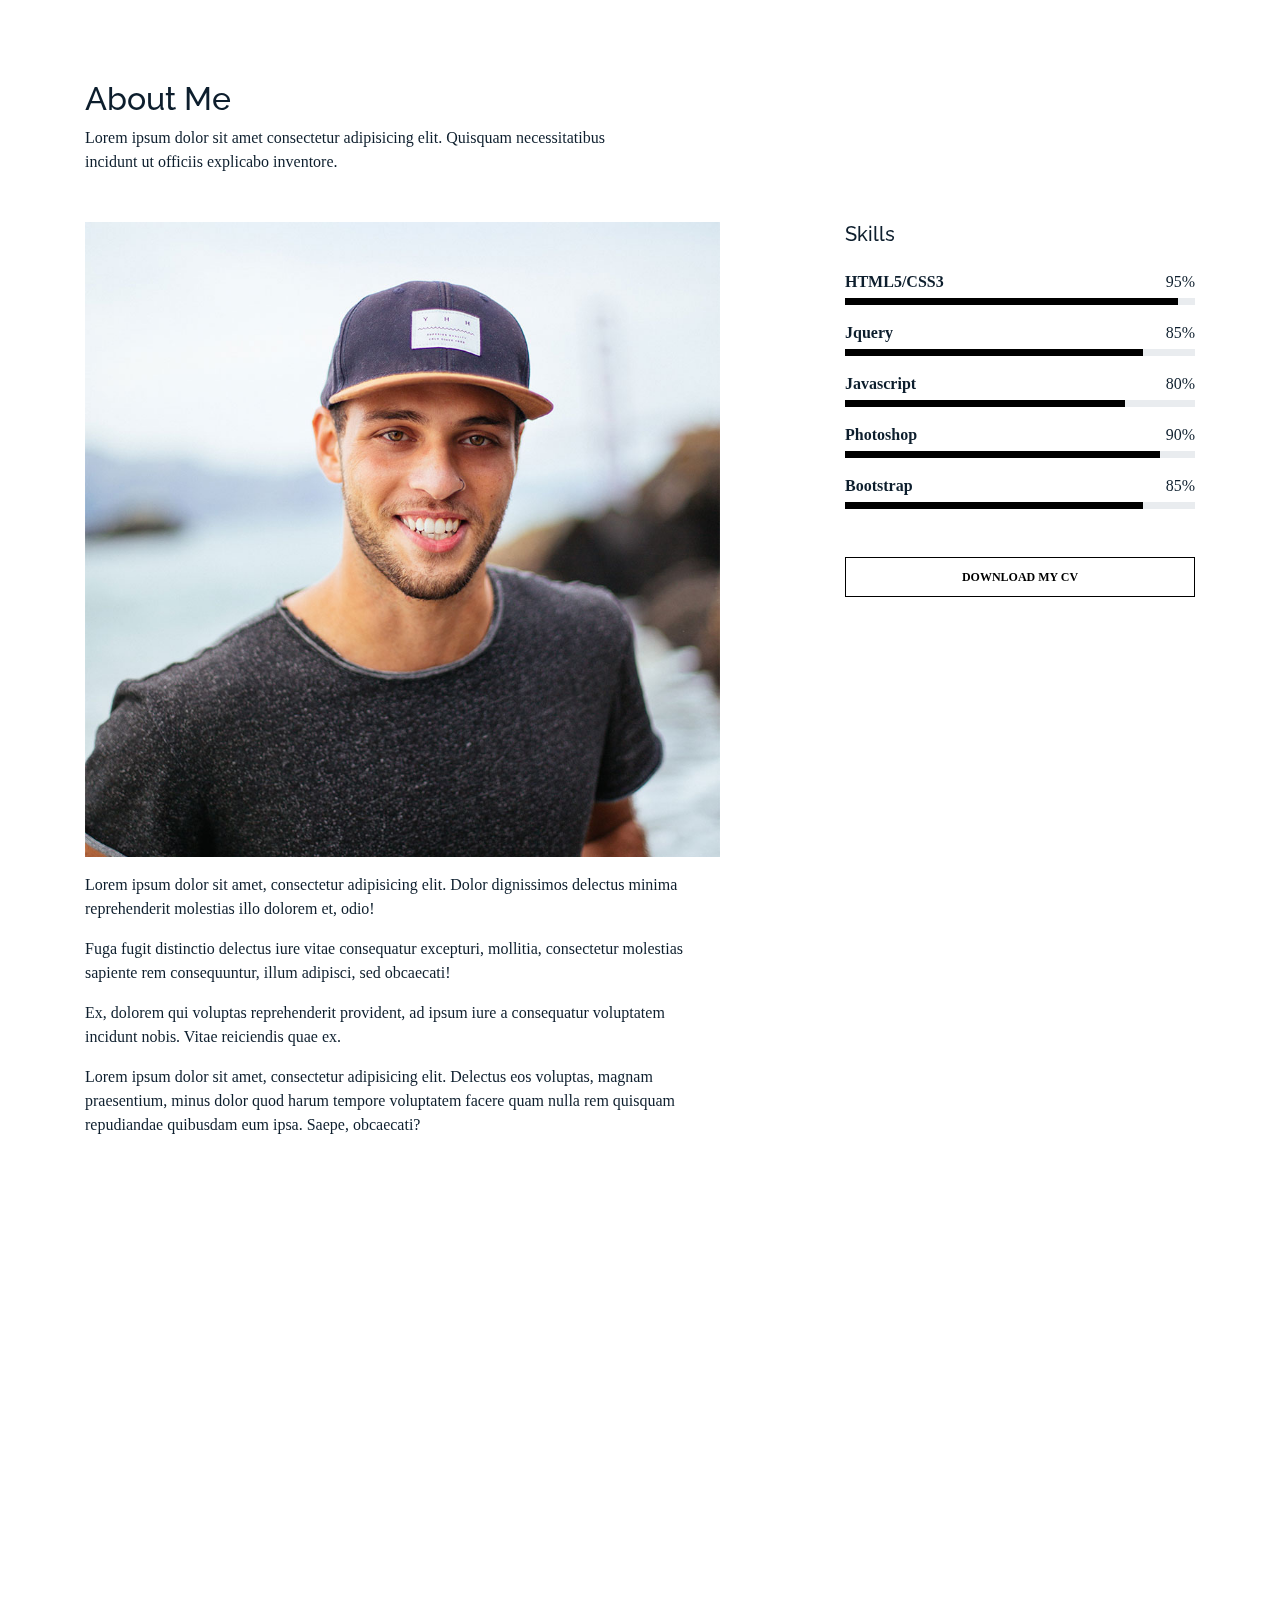
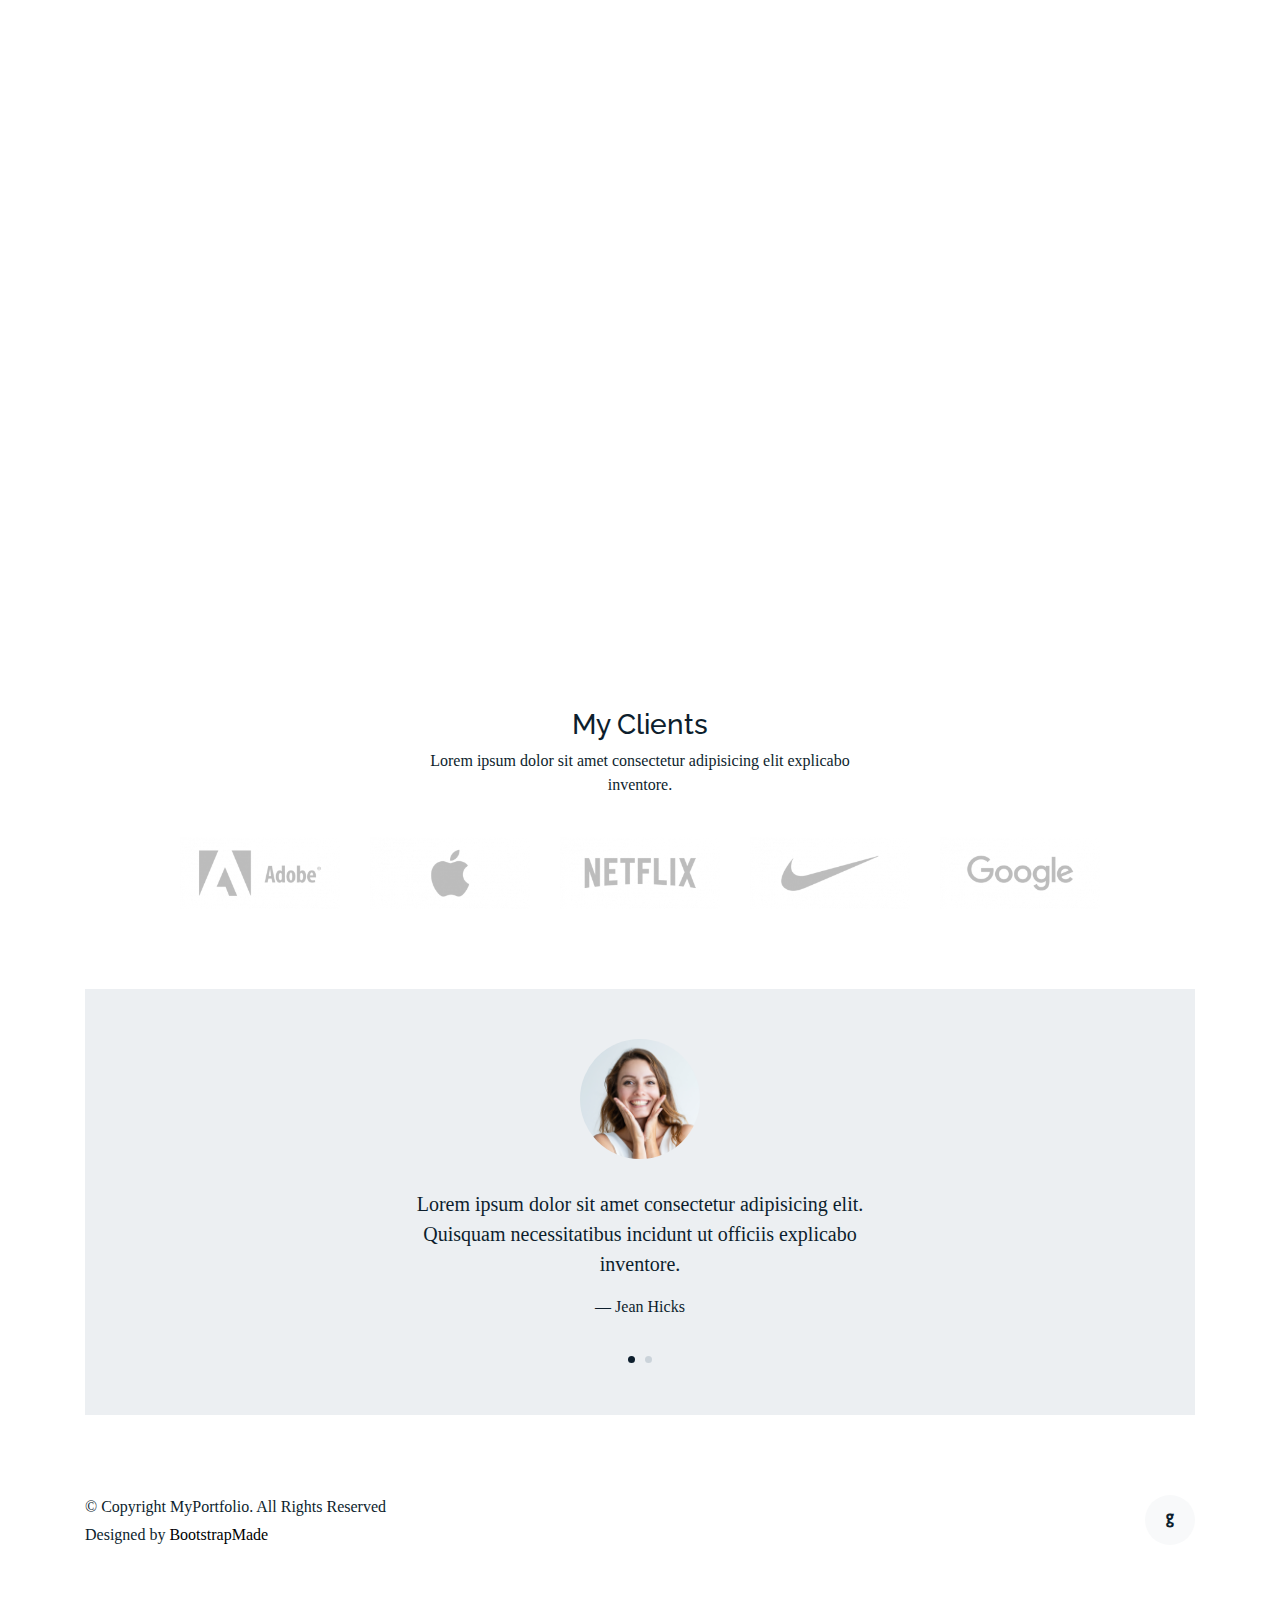
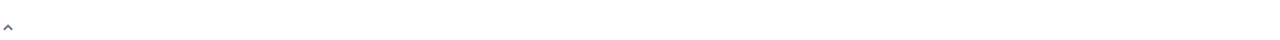
==== index.html @ d7338f4e "htmlmod" ====
<!DOCTYPE html>
<html lang="en">

<head>
  <meta charset="utf-8">
  <meta content="width=device-width, initial-scale=1.0" name="viewport">

  <title>Bootstrap</title>
  <meta content="" name="descriptison">
  <meta content="" name="keywords">

  <!-- Favicons -->
  <link href="../css/img/favicon.png" rel="icon">
  <link href="../css/img/apple-touch-icon.png" rel="apple-touch-icon">

  <!-- Google Fonts -->
  <link href="https://fonts.googleapis.com/css?family=https://fonts.googleapis.com/css?family=Inconsolata:400,500,600,700|Raleway:400,400i,500,500i,600,600i,700,700i" rel="stylesheet">

  <!-- Vendor CSS Files -->
  <link href="../css/assets/vendor/bootstrap/css/bootstrap.min.css" rel="stylesheet">
  <link href="../css/assets/vendor/icofont/icofont.min.css" rel="stylesheet">
  <link href="../css/assets/vendor/aos/aos.css" rel="stylesheet">
  <link href="../css/assets/vendor/line-awesome/css/line-awesome.min.css" rel="stylesheet">
  <link href="../css/assets/vendor/owl.carousel/assets/owl.carousel.min.css" rel="stylesheet">

  <!-- Template Main CSS File -->
  <link href="../css/style.css" rel="stylesheet">

</head>

<body>

  <!-- ======= Navbar ======= -->
  <!-- <div class="collapse navbar-collapse custom-navmenu" id="main-navbar">
    <div class="container py-2 py-md-5">
      <div class="row align-items-start">
        <div class="col-md-2">
          <ul class="custom-menu">
            <li><a href="index.html">HOME</a></li>
            <li><a href="work-single.html">WORKS</a></li>
          </ul>
        </div>
        <div class="col-md-5 d-none d-md-block mr-auto">
          <h3>Bootstrap</h3>
          <p>Lorem ipsum dolor sit amet consectetur adipisicing elit. Quisquam necessitatibus incidunt ut officiisexplicabo inventore.</p>
        </div>
        <div class="col-md-5 d-none d-md-block">
          <h3>Bootstrap</h3>
          <p>Lorem ipsum dolor sit amet consectetur adipisicing elit. Quisquam necessitatibus incidunt ut officiisexplicabo inventore. <br> <a href="#">gk5594@naver.com</a></p>
        </div>
      </div>
    </div>
  </div> -->

  <!-- <nav class="navbar navbar-light custom-navbar">
    <div class="container">
      <a class="navbar-brand" href="index.html">Bootstrap Portfolio.</a>

      <a href="#" class="burger" data-toggle="collapse" data-target="#main-navbar">
        <span></span>
      </a>

    </div>
  </nav> -->

  <main id="main">

    <section class="section pb-5">
      <div class="container">
        <div class="row mb-5 align-items-end">
          <div class="col-md-6" data-aos="fade-up">
            <h2>About Me</h2>
            <p class="mb-0">Lorem ipsum dolor sit amet consectetur adipisicing elit. Quisquam necessitatibus incidunt ut
              officiis explicabo inventore.</p>
          </div>

        </div>

        <div class="row">
          <div class="col-md-4 ml-auto order-2" data-aos="fade-up">
            <h3 class="h3 mb-4">Skills</h3>
            <ul class="list-unstyled">
              <li class="mb-3">
                <div class="d-flex mb-1">
                  <strong>HTML5/CSS3</strong>
                  <span class="ml-auto">95%</span>
                </div>
                <div class="progress custom-progress">
                  <div class="progress-bar" role="progressbar" style="width: 95%" aria-valuenow="95" aria-valuemin="0" aria-valuemax="100"></div>
                </div>
              </li>
              <li class="mb-3">
                <div class="d-flex mb-1">
                  <strong>Jquery</strong>
                  <span class="ml-auto">85%</span>
                </div>
                <div class="progress custom-progress">
                  <div class="progress-bar" role="progressbar" style="width: 85%" aria-valuenow="85" aria-valuemin="0" aria-valuemax="100"></div>
                </div>
              </li>
              <li class="mb-3">
                <div class="d-flex mb-1">
                  <strong>Javascript</strong>
                  <span class="ml-auto">80%</span>
                </div>
                <div class="progress custom-progress">
                  <div class="progress-bar" role="progressbar" style="width: 80%" aria-valuenow="80" aria-valuemin="0" aria-valuemax="100"></div>
                </div>
              </li>
              <li class="mb-3">
                <div class="d-flex mb-1">
                  <strong>Photoshop</strong>
                  <span class="ml-auto">90%</span>
                </div>
                <div class="progress custom-progress">
                  <div class="progress-bar" role="progressbar" style="width: 90%" aria-valuenow="90" aria-valuemin="0" aria-valuemax="100"></div>
                </div>
              </li>
              <li class="mb-5">
                <div class="d-flex mb-1">
                  <strong>Bootstrap</strong>
                  <span class="ml-auto">85%</span>
                </div>
                <div class="progress custom-progress">
                  <div class="progress-bar" role="progressbar" style="width: 85%" aria-valuenow="85" aria-valuemin="0" aria-valuemax="100"></div>
                </div>
              </li>
            </ul>
            <!-- ========== modal popup ========== -->
            <button type="button" class="readmore" data-toggle="modal" data-target="#myModal2">Download my CV</button>
            <!-- ========== //modal popup ========== -->
          </div>

          <div class="col-md-7 mb-5 mb-md-0" data-aos="fade-up">
            <p><img src="/img/person_1_sq.jpg" alt="Image" class="img-fluid"></p>
            <p>Lorem ipsum dolor sit amet, consectetur adipisicing elit. Dolor dignissimos delectus minima reprehenderit
              molestias illo dolorem et, odio!</p>
            <p>Fuga fugit distinctio delectus iure vitae consequatur excepturi, mollitia, consectetur molestias sapiente
              rem consequuntur, illum adipisci, sed obcaecati!</p>
            <p>Ex, dolorem qui voluptas reprehenderit provident, ad ipsum iure a consequatur voluptatem incidunt nobis.
              Vitae reiciendis quae ex.</p>
            <p>Lorem ipsum dolor sit amet, consectetur adipisicing elit. Delectus eos voluptas, magnam praesentium, minus dolor quod harum tempore voluptatem facere quam nulla rem quisquam repudiandae quibusdam eum ipsa. Saepe, obcaecati?</p>

          </div>
        </div>

      </div>
    </section>

    <!-- ======= Works Section ======= -->
    <section class="section site-portfolio">
      <div class="container">
        <div class="row mb-5 align-items-center">
          <div class="col-md-12 col-lg-6 mb-4 mb-lg-0" data-aos="fade-up">
            <h2>Hey, I'm Johan Stanworth</h2>
            <p class="mb-0">Freelance Creative &amp; Professional Graphics Designer</p>
          </div>
          <div class="col-md-12 col-lg-6 text-left text-lg-right" data-aos="fade-up" data-aos-delay="100">
            <div id="filters" class="filters">
              <a href="#" data-filter="*" class="active">All</a>
              <a href="#" data-filter=".web">Web</a>
              <a href="#" data-filter=".mobile">Mobile</a>
            </div>
          </div>
        </div>
        <div id="portfolio-grid" class="row no-gutter" data-aos="fade-up" data-aos-delay="200">
          <div class="item mobile col-sm-6 col-md-4 col-lg-4 mb-4">
            <a href="html/work-single.html" class="item-wrap fancybox">
              <div class="work-info">
                <h3>Kitchen Sink</h3>
                <span>mobile</span>
              </div>
              <img class="img-fluid" src="/img/img_5.jpg">
            </a>
          </div>
          <div class="item web col-sm-6 col-md-4 col-lg-4 mb-4">
            <a href="html/work-single.html" class="item-wrap fancybox">
              <div class="work-info">
                <h3>Boxed Water</h3>
                <span>Web</span>
              </div>
              <img class="img-fluid" src="/img/img_1.jpg">
            </a>
          </div>
          <div class="item web col-sm-6 col-md-4 col-lg-4 mb-4">
            <a href="html/work-single.html" class="item-wrap fancybox">
              <div class="work-info">
                <h3>Build Indoo</h3>
                <span>web</span>
              </div>
              <img class="img-fluid" src="/img/img_2.jpg">
            </a>
          </div>
          <div class="item mobile col-sm-6 col-md-4 col-lg-4 mb-4">
            <a href="html/work-single.html" class="item-wrap fancybox">
              <div class="work-info">
                <h3>Nike Shoe</h3>
                <span>Mobile</span>
              </div>
              <img class="img-fluid" src="/img/img_4.jpg">
            </a>
          </div>
          <div class="item web col-sm-6 col-md-4 col-lg-4 mb-4">
            <a href="html/work-single.html" class="item-wrap fancybox">
              <div class="work-info">
                <h3>Cocooil</h3>
                <span>web</span>
              </div>
              <img class="img-fluid" src="/img/img_3.jpg">
            </a>
          </div>
          <div class="item mobile col-sm-6 col-md-4 col-lg-4 mb-4">
            <a href="html/work-single.html" class="item-wrap fancybox">
              <div class="work-info">
                <h3>Amazon</h3>
                <span>mobile</span>
              </div>
              <img class="img-fluid" src="/img/img_6.jpg">
            </a>
          </div>
        </div>
      </div>
    </section>
    <!-- End  Works Section -->

    <!-- ======= Clients Section ======= -->
    <section class="section">
      <div class="container">
        <div class="row justify-content-center text-center mb-4">
          <div class="col-5">
            <h3 class="h3 heading">My Clients</h3>
            <p>Lorem ipsum dolor sit amet consectetur adipisicing elit explicabo inventore.</p>
          </div>
        </div>
        <div class="row justify-content-center">
          <div class="col-4 col-sm-4 col-md-2">
            <a href="#" class="client-logo"><img src="/img/logo-adobe.png" alt="Image" class="img-fluid"></a>
          </div>
          <div class="col-4 col-sm-4 col-md-2">
            <a href="#" class="client-logo"><img src="/img/logo-apple.png" alt="Image" class="img-fluid"></a>
          </div>
          <div class="col-4 col-sm-4 col-md-2">
            <a href="#" class="client-logo"><img src="/img/logo-netflix.png" alt="Image" class="img-fluid"></a>
          </div>
          <div class="col-4 col-sm-4 col-md-2">
            <a href="#" class="client-logo"><img src="/img/logo-nike.png" alt="Image" class="img-fluid"></a>
          </div>
          <div class="col-4 col-sm-4 col-md-2">
            <a href="#" class="client-logo"><img src="/img/logo-google.png" alt="Image" class="img-fluid"></a>
          </div>

        </div>
      </div>
    </section>
    <!-- End Clients Section -->


    <!-- ======= Testimonials Section ======= -->
    <section class="section pt-0">
      <div class="container">

        <div class="owl-carousel testimonial-carousel">

          <div class="testimonial-wrap">
            <div class="testimonial">
              <img src="/img/person_1.jpg" alt="Image" class="img-fluid">
              <blockquote>
                <p>Lorem ipsum dolor sit amet consectetur adipisicing elit. Quisquam necessitatibus incidunt ut officiis
                  explicabo inventore.</p>
              </blockquote>
              <p>&mdash; Jean Hicks</p>
            </div>
          </div>

          <div class="testimonial-wrap">
            <div class="testimonial">
              <img src="/img/person_2.jpg" alt="Image" class="img-fluid">
              <blockquote>
                <p>Lorem ipsum dolor sit amet consectetur adipisicing elit. Quisquam necessitatibus incidunt ut officiis
                  explicabo inventore.</p>
              </blockquote>
              <p>&mdash; Chris Stanworth</p>
            </div>
          </div>

        </div>

      </div>
    </section>
    <!-- End Testimonials Section -->

  </main>
  <!-- End #main -->

  <!-- ======= Footer ======= -->
  <footer class="footer" role="contentinfo">
    <div class="container">
      <div class="row">
        <div class="col-sm-6">
          <p class="mb-1">&copy; Copyright MyPortfolio. All Rights Reserved</p>
          <div class="credits">
            Designed by <a href="https://bootstrapmade.com/">BootstrapMade</a>
          </div>
        </div>
        <div class="col-sm-6 social text-md-right">
          <a href="#"><span class="icofont-github"></span></a>
        </div>
      </div>
    </div>
  </footer>

  <!-- modal popup -->
  <div class="modal fade" id="myModal2" tabindex="-1" role="dialog" aria-labelledby="myModalLabel" aria-hidden="true">
    <div class="modal-dialog modal-lg">
      <div class="modal-content">
        <div class="modal-header">
          <button type="button" class="close" data-dismiss="modal"><span aria-hidden="true">×</span><span class="sr-only">Close</span></button>
        </div>
        <div class="modal-body">
          Lorem ipsum dolor sit amet consectetur adipisicing elit. Unde consequuntur mollitia optio dignissimos rem eum reprehenderit suscipit earum sit dicta, corporis autem a aliquid iste cum doloremque eveniet nihil adipisci?
        </div>
        <div class="modal-footer">
          <button type="button" class="btn btn-default" data-dismiss="modal">Close</button>
        </div>
      </div>
    </div>
  </div>

  <a href="#" class="back-to-top"><i class="icofont-simple-up"></i></a>

  <!-- Vendor JS Files -->
  <script src="../css/assets/vendor/jquery/jquery.min.js"></script>
  <script src="../css/assets/vendor/bootstrap/js/bootstrap.bundle.min.js"></script>
  <script src="../css/assets/vendor/jquery.easing/jquery.easing.min.js"></script>
  <script src="../css/assets/vendor/php-email-form/validate.js"></script>
  <script src="../css/assets/vendor/aos/aos.js"></script>
  <script src="../css/assets/vendor/isotope-layout/isotope.pkgd.min.js"></script>
  <script src="../css/assets/vendor/owl.carousel/owl.carousel.min.js"></script>

  <!-- Template Main JS File -->
  <script src="../js/main.js"></script>

</body>

</html>
---- css/assets/vendor/line-awesome/css/line-awesome.min.css ----
.la,.lab,.lad,.lal,.lar,.las{-moz-osx-font-smoothing:grayscale;-webkit-font-smoothing:antialiased;display:inline-block;font-style:normal;font-variant:normal;text-rendering:auto;line-height:1}.la-lg{font-size:1.33333em;line-height:.75em;vertical-align:-.0667em}.la-xs{font-size:.75em}.la-sm{font-size:.875em}.la-1x{font-size:1em}.la-2x{font-size:2em}.la-3x{font-size:3em}.la-4x{font-size:4em}.la-5x{font-size:5em}.la-6x{font-size:6em}.la-7x{font-size:7em}.la-8x{font-size:8em}.la-9x{font-size:9em}.la-10x{font-size:10em}.la-fw{text-align:center;width:1.25em}.la-ul{list-style-type:none;margin-left:2.5em;padding-left:0}.la-ul>li{position:relative}.la-li{left:-2em;position:absolute;text-align:center;width:2em;line-height:inherit}.la-border{border:solid .08em #eee;border-radius:.1em;padding:.2em .25em .15em}.la-pull-left{float:left}.la-pull-right{float:right}.la.la-pull-left,.lab.la-pull-left,.lal.la-pull-left,.lar.la-pull-left,.las.la-pull-left{margin-right:.3em}.la.la-pull-right,.lab.la-pull-right,.lal.la-pull-right,.lar.la-pull-right,.las.la-pull-right{margin-left:.3em}.la-spin{-webkit-animation:la-spin 2s infinite linear;animation:la-spin 2s infinite linear}.la-pulse{-webkit-animation:la-spin 1s infinite steps(8);animation:la-spin 1s infinite steps(8)}@-webkit-keyframes la-spin{0%{-webkit-transform:rotate(0);transform:rotate(0)}100%{-webkit-transform:rotate(360deg);transform:rotate(360deg)}}@keyframes la-spin{0%{-webkit-transform:rotate(0);transform:rotate(0)}100%{-webkit-transform:rotate(360deg);transform:rotate(360deg)}}.la-rotate-90{-webkit-transform:rotate(90deg);transform:rotate(90deg)}.la-rotate-180{-webkit-transform:rotate(180deg);transform:rotate(180deg)}.la-rotate-270{-webkit-transform:rotate(270deg);transform:rotate(270deg)}.la-flip-horizontal{-webkit-transform:scale(-1,1);transform:scale(-1,1)}.la-flip-vertical{-webkit-transform:scale(1,-1);transform:scale(1,-1)}.la-flip-both,.la-flip-horizontal.la-flip-vertical{-webkit-transform:scale(-1,-1);transform:scale(-1,-1)}:root .la-flip-both,:root .la-flip-horizontal,:root .la-flip-vertical,:root .la-rotate-180,:root .la-rotate-270,:root .la-rotate-90{-webkit-filter:none;filter:none}.la-stack{display:inline-block;height:2em;line-height:2em;position:relative;vertical-align:middle;width:2.5em}.la-stack-1x,.la-stack-2x{left:0;position:absolute;text-align:center;width:100%}.la-stack-1x{line-height:inherit}.la-stack-2x{font-size:2em}.la-inverse{color:#fff}.la-500px:before{content:"\f26e"}.la-accessible-icon:before{content:"\f368"}.la-accusoft:before{content:"\f369"}.la-acquisitions-incorporated:before{content:"\f6af"}.la-ad:before{content:"\f641"}.la-address-book:before{content:"\f2b9"}.la-address-card:before{content:"\f2bb"}.la-adjust:before{content:"\f042"}.la-adn:before{content:"\f170"}.la-adobe:before{content:"\f778"}.la-adversal:before{content:"\f36a"}.la-affiliatetheme:before{content:"\f36b"}.la-air-freshener:before{content:"\f5d0"}.la-airbnb:before{content:"\f834"}.la-algolia:before{content:"\f36c"}.la-align-center:before{content:"\f037"}.la-align-justify:before{content:"\f039"}.la-align-left:before{content:"\f036"}.la-align-right:before{content:"\f038"}.la-alipay:before{content:"\f642"}.la-allergies:before{content:"\f461"}.la-amazon:before{content:"\f270"}.la-amazon-pay:before{content:"\f42c"}.la-ambulance:before{content:"\f0f9"}.la-american-sign-language-interpreting:before{content:"\f2a3"}.la-amilia:before{content:"\f36d"}.la-anchor:before{content:"\f13d"}.la-android:before{content:"\f17b"}.la-angellist:before{content:"\f209"}.la-angle-double-down:before{content:"\f103"}.la-angle-double-left:before{content:"\f100"}.la-angle-double-right:before{content:"\f101"}.la-angle-double-up:before{content:"\f102"}.la-angle-down:before{content:"\f107"}.la-angle-left:before{content:"\f104"}.la-angle-right:before{content:"\f105"}.la-angle-up:before{content:"\f106"}.la-angry:before{content:"\f556"}.la-angrycreative:before{content:"\f36e"}.la-angular:before{content:"\f420"}.la-ankh:before{content:"\f644"}.la-app-store:before{content:"\f36f"}.la-app-store-ios:before{content:"\f370"}.la-apper:before{content:"\f371"}.la-apple:before{content:"\f179"}.la-apple-alt:before{content:"\f5d1"}.la-apple-pay:before{content:"\f415"}.la-archive:before{content:"\f187"}.la-archway:before{content:"\f557"}.la-arrow-alt-circle-down:before{content:"\f358"}.la-arrow-alt-circle-left:before{content:"\f359"}.la-arrow-alt-circle-right:before{content:"\f35a"}.la-arrow-alt-circle-up:before{content:"\f35b"}.la-arrow-circle-down:before{content:"\f0ab"}.la-arrow-circle-left:before{content:"\f0a8"}.la-arrow-circle-right:before{content:"\f0a9"}.la-arrow-circle-up:before{content:"\f0aa"}.la-arrow-down:before{content:"\f063"}.la-arrow-left:before{content:"\f060"}.la-arrow-right:before{content:"\f061"}.la-arrow-up:before{content:"\f062"}.la-arrows-alt:before{content:"\f0b2"}.la-arrows-alt-h:before{content:"\f337"}.la-arrows-alt-v:before{content:"\f338"}.la-artstation:before{content:"\f77a"}.la-assistive-listening-systems:before{content:"\f2a2"}.la-asterisk:before{content:"\f069"}.la-asymmetrik:before{content:"\f372"}.la-at:before{content:"\f1fa"}.la-atlas:before{content:"\f558"}.la-atlassian:before{content:"\f77b"}.la-atom:before{content:"\f5d2"}.la-audible:before{content:"\f373"}.la-audio-description:before{content:"\f29e"}.la-autoprefixer:before{content:"\f41c"}.la-avianex:before{content:"\f374"}.la-aviato:before{content:"\f421"}.la-award:before{content:"\f559"}.la-aws:before{content:"\f375"}.la-baby:before{content:"\f77c"}.la-baby-carriage:before{content:"\f77d"}.la-backspace:before{content:"\f55a"}.la-backward:before{content:"\f04a"}.la-bacon:before{content:"\f7e5"}.la-balance-scale:before{content:"\f24e"}.la-balance-scale-left:before{content:"\f515"}.la-balance-scale-right:before{content:"\f516"}.la-ban:before{content:"\f05e"}.la-band-aid:before{content:"\f462"}.la-bandcamp:before{content:"\f2d5"}.la-barcode:before{content:"\f02a"}.la-bars:before{content:"\f0c9"}.la-baseball-ball:before{content:"\f433"}.la-basketball-ball:before{content:"\f434"}.la-bath:before{content:"\f2cd"}.la-battery-empty:before{content:"\f244"}.la-battery-full:before{content:"\f240"}.la-battery-half:before{content:"\f242"}.la-battery-quarter:before{content:"\f243"}.la-battery-three-quarters:before{content:"\f241"}.la-battle-net:before{content:"\f835"}.la-bed:before{content:"\f236"}.la-beer:before{content:"\f0fc"}.la-behance:before{content:"\f1b4"}.la-behance-square:before{content:"\f1b5"}.la-bell:before{content:"\f0f3"}.la-bell-slash:before{content:"\f1f6"}.la-bezier-curve:before{content:"\f55b"}.la-bible:before{content:"\f647"}.la-bicycle:before{content:"\f206"}.la-biking:before{content:"\f84a"}.la-bimobject:before{content:"\f378"}.la-binoculars:before{content:"\f1e5"}.la-biohazard:before{content:"\f780"}.la-birthday-cake:before{content:"\f1fd"}.la-bitbucket:before{content:"\f171"}.la-bitcoin:before{content:"\f379"}.la-bity:before{content:"\f37a"}.la-black-tie:before{content:"\f27e"}.la-blackberry:before{content:"\f37b"}.la-blender:before{content:"\f517"}.la-blender-phone:before{content:"\f6b6"}.la-blind:before{content:"\f29d"}.la-blog:before{content:"\f781"}.la-blogger:before{content:"\f37c"}.la-blogger-b:before{content:"\f37d"}.la-bluetooth:before{content:"\f293"}.la-bluetooth-b:before{content:"\f294"}.la-bold:before{content:"\f032"}.la-bolt:before{content:"\f0e7"}.la-bomb:before{content:"\f1e2"}.la-bone:before{content:"\f5d7"}.la-bong:before{content:"\f55c"}.la-book:before{content:"\f02d"}.la-book-dead:before{content:"\f6b7"}.la-book-medical:before{content:"\f7e6"}.la-book-open:before{content:"\f518"}.la-book-reader:before{content:"\f5da"}.la-bookmark:before{content:"\f02e"}.la-bootstrap:before{content:"\f836"}.la-border-all:before{content:"\f84c"}.la-border-none:before{content:"\f850"}.la-border-style:before{content:"\f853"}.la-bowling-ball:before{content:"\f436"}.la-box:before{content:"\f466"}.la-box-open:before{content:"\f49e"}.la-boxes:before{content:"\f468"}.la-braille:before{content:"\f2a1"}.la-brain:before{content:"\f5dc"}.la-bread-slice:before{content:"\f7ec"}.la-briefcase:before{content:"\f0b1"}.la-briefcase-medical:before{content:"\f469"}.la-broadcast-tower:before{content:"\f519"}.la-broom:before{content:"\f51a"}.la-brush:before{content:"\f55d"}.la-btc:before{content:"\f15a"}.la-buffer:before{content:"\f837"}.la-bug:before{content:"\f188"}.la-building:before{content:"\f1ad"}.la-bullhorn:before{content:"\f0a1"}.la-bullseye:before{content:"\f140"}.la-burn:before{content:"\f46a"}.la-buromobelexperte:before{content:"\f37f"}.la-bus:before{content:"\f207"}.la-bus-alt:before{content:"\f55e"}.la-business-time:before{content:"\f64a"}.la-buy-n-large:before{content:"\f8a6"}.la-buysellads:before{content:"\f20d"}.la-calculator:before{content:"\f1ec"}.la-calendar:before{content:"\f133"}.la-calendar-alt:before{content:"\f073"}.la-calendar-check:before{content:"\f274"}.la-calendar-day:before{content:"\f783"}.la-calendar-minus:before{content:"\f272"}.la-calendar-plus:before{content:"\f271"}.la-calendar-times:before{content:"\f273"}.la-calendar-week:before{content:"\f784"}.la-camera:before{content:"\f030"}.la-camera-retro:before{content:"\f083"}.la-campground:before{content:"\f6bb"}.la-canadian-maple-leaf:before{content:"\f785"}.la-candy-cane:before{content:"\f786"}.la-cannabis:before{content:"\f55f"}.la-capsules:before{content:"\f46b"}.la-car:before{content:"\f1b9"}.la-car-alt:before{content:"\f5de"}.la-car-battery:before{content:"\f5df"}.la-car-crash:before{content:"\f5e1"}.la-car-side:before{content:"\f5e4"}.la-caret-down:before{content:"\f0d7"}.la-caret-left:before{content:"\f0d9"}.la-caret-right:before{content:"\f0da"}.la-caret-square-down:before{content:"\f150"}.la-caret-square-left:before{content:"\f191"}.la-caret-square-right:before{content:"\f152"}.la-caret-square-up:before{content:"\f151"}.la-caret-up:before{content:"\f0d8"}.la-carrot:before{content:"\f787"}.la-cart-arrow-down:before{content:"\f218"}.la-cart-plus:before{content:"\f217"}.la-cash-register:before{content:"\f788"}.la-cat:before{content:"\f6be"}.la-cc-amazon-pay:before{content:"\f42d"}.la-cc-amex:before{content:"\f1f3"}.la-cc-apple-pay:before{content:"\f416"}.la-cc-diners-club:before{content:"\f24c"}.la-cc-discover:before{content:"\f1f2"}.la-cc-jcb:before{content:"\f24b"}.la-cc-mastercard:before{content:"\f1f1"}.la-cc-paypal:before{content:"\f1f4"}.la-cc-stripe:before{content:"\f1f5"}.la-cc-visa:before{content:"\f1f0"}.la-centercode:before{content:"\f380"}.la-centos:before{content:"\f789"}.la-certificate:before{content:"\f0a3"}.la-chair:before{content:"\f6c0"}.la-chalkboard:before{content:"\f51b"}.la-chalkboard-teacher:before{content:"\f51c"}.la-charging-station:before{content:"\f5e7"}.la-chart-area:before{content:"\f1fe"}.la-chart-bar:before{content:"\f080"}.la-chart-line:before{content:"\f201"}.la-chart-pie:before{content:"\f200"}.la-check:before{content:"\f00c"}.la-check-circle:before{content:"\f058"}.la-check-double:before{content:"\f560"}.la-check-square:before{content:"\f14a"}.la-cheese:before{content:"\f7ef"}.la-chess:before{content:"\f439"}.la-chess-bishop:before{content:"\f43a"}.la-chess-board:before{content:"\f43c"}.la-chess-king:before{content:"\f43f"}.la-chess-knight:before{content:"\f441"}.la-chess-pawn:before{content:"\f443"}.la-chess-queen:before{content:"\f445"}.la-chess-rook:before{content:"\f447"}.la-chevron-circle-down:before{content:"\f13a"}.la-chevron-circle-left:before{content:"\f137"}.la-chevron-circle-right:before{content:"\f138"}.la-chevron-circle-up:before{content:"\f139"}.la-chevron-down:before{content:"\f078"}.la-chevron-left:before{content:"\f053"}.la-chevron-right:before{content:"\f054"}.la-chevron-up:before{content:"\f077"}.la-child:before{content:"\f1ae"}.la-chrome:before{content:"\f268"}.la-chromecast:before{content:"\f838"}.la-church:before{content:"\f51d"}.la-circle:before{content:"\f111"}.la-circle-notch:before{content:"\f1ce"}.la-city:before{content:"\f64f"}.la-clinic-medical:before{content:"\f7f2"}.la-clipboard:before{content:"\f328"}.la-clipboard-check:before{content:"\f46c"}.la-clipboard-list:before{content:"\f46d"}.la-clock:before{content:"\f017"}.la-clone:before{content:"\f24d"}.la-closed-captioning:before{content:"\f20a"}.la-cloud:before{content:"\f0c2"}.la-cloud-download-alt:before{content:"\f381"}.la-cloud-meatball:before{content:"\f73b"}.la-cloud-moon:before{content:"\f6c3"}.la-cloud-moon-rain:before{content:"\f73c"}.la-cloud-rain:before{content:"\f73d"}.la-cloud-showers-heavy:before{content:"\f740"}.la-cloud-sun:before{content:"\f6c4"}.la-cloud-sun-rain:before{content:"\f743"}.la-cloud-upload-alt:before{content:"\f382"}.la-cloudscale:before{content:"\f383"}.la-cloudsmith:before{content:"\f384"}.la-cloudversify:before{content:"\f385"}.la-cocktail:before{content:"\f561"}.la-code:before{content:"\f121"}.la-code-branch:before{content:"\f126"}.la-codepen:before{content:"\f1cb"}.la-codiepie:before{content:"\f284"}.la-coffee:before{content:"\f0f4"}.la-cog:before{content:"\f013"}.la-cogs:before{content:"\f085"}.la-coins:before{content:"\f51e"}.la-columns:before{content:"\f0db"}.la-comment:before{content:"\f075"}.la-comment-alt:before{content:"\f27a"}.la-comment-dollar:before{content:"\f651"}.la-comment-dots:before{content:"\f4ad"}.la-comment-medical:before{content:"\f7f5"}.la-comment-slash:before{content:"\f4b3"}.la-comments:before{content:"\f086"}.la-comments-dollar:before{content:"\f653"}.la-compact-disc:before{content:"\f51f"}.la-compass:before{content:"\f14e"}.la-compress:before{content:"\f066"}.la-compress-arrows-alt:before{content:"\f78c"}.la-concierge-bell:before{content:"\f562"}.la-confluence:before{content:"\f78d"}.la-connectdevelop:before{content:"\f20e"}.la-contao:before{content:"\f26d"}.la-cookie:before{content:"\f563"}.la-cookie-bite:before{content:"\f564"}.la-copy:before{content:"\f0c5"}.la-copyright:before{content:"\f1f9"}.la-cotton-bureau:before{content:"\f89e"}.la-couch:before{content:"\f4b8"}.la-cpanel:before{content:"\f388"}.la-creative-commons:before{content:"\f25e"}.la-creative-commons-by:before{content:"\f4e7"}.la-creative-commons-nc:before{content:"\f4e8"}.la-creative-commons-nc-eu:before{content:"\f4e9"}.la-creative-commons-nc-jp:before{content:"\f4ea"}.la-creative-commons-nd:before{content:"\f4eb"}.la-creative-commons-pd:before{content:"\f4ec"}.la-creative-commons-pd-alt:before{content:"\f4ed"}.la-creative-commons-remix:before{content:"\f4ee"}.la-creative-commons-sa:before{content:"\f4ef"}.la-creative-commons-sampling:before{content:"\f4f0"}.la-creative-commons-sampling-plus:before{content:"\f4f1"}.la-creative-commons-share:before{content:"\f4f2"}.la-creative-commons-zero:before{content:"\f4f3"}.la-credit-card:before{content:"\f09d"}.la-critical-role:before{content:"\f6c9"}.la-crop:before{content:"\f125"}.la-crop-alt:before{content:"\f565"}.la-cross:before{content:"\f654"}.la-crosshairs:before{content:"\f05b"}.la-crow:before{content:"\f520"}.la-crown:before{content:"\f521"}.la-crutch:before{content:"\f7f7"}.la-css3:before{content:"\f13c"}.la-css3-alt:before{content:"\f38b"}.la-cube:before{content:"\f1b2"}.la-cubes:before{content:"\f1b3"}.la-cut:before{content:"\f0c4"}.la-cuttlefish:before{content:"\f38c"}.la-d-and-d:before{content:"\f38d"}.la-d-and-d-beyond:before{content:"\f6ca"}.la-dashcube:before{content:"\f210"}.la-database:before{content:"\f1c0"}.la-deaf:before{content:"\f2a4"}.la-delicious:before{content:"\f1a5"}.la-democrat:before{content:"\f747"}.la-deploydog:before{content:"\f38e"}.la-deskpro:before{content:"\f38f"}.la-desktop:before{content:"\f108"}.la-dev:before{content:"\f6cc"}.la-deviantart:before{content:"\f1bd"}.la-dharmachakra:before{content:"\f655"}.la-dhl:before{content:"\f790"}.la-diagnoses:before{content:"\f470"}.la-diaspora:before{content:"\f791"}.la-dice:before{content:"\f522"}.la-dice-d20:before{content:"\f6cf"}.la-dice-d6:before{content:"\f6d1"}.la-dice-five:before{content:"\f523"}.la-dice-four:before{content:"\f524"}.la-dice-one:before{content:"\f525"}.la-dice-six:before{content:"\f526"}.la-dice-three:before{content:"\f527"}.la-dice-two:before{content:"\f528"}.la-digg:before{content:"\f1a6"}.la-digital-ocean:before{content:"\f391"}.la-digital-tachograph:before{content:"\f566"}.la-directions:before{content:"\f5eb"}.la-discord:before{content:"\f392"}.la-discourse:before{content:"\f393"}.la-divide:before{content:"\f529"}.la-dizzy:before{content:"\f567"}.la-dna:before{content:"\f471"}.la-dochub:before{content:"\f394"}.la-docker:before{content:"\f395"}.la-dog:before{content:"\f6d3"}.la-dollar-sign:before{content:"\f155"}.la-dolly:before{content:"\f472"}.la-dolly-flatbed:before{content:"\f474"}.la-donate:before{content:"\f4b9"}.la-door-closed:before{content:"\f52a"}.la-door-open:before{content:"\f52b"}.la-dot-circle:before{content:"\f192"}.la-dove:before{content:"\f4ba"}.la-download:before{content:"\f019"}.la-draft2digital:before{content:"\f396"}.la-drafting-compass:before{content:"\f568"}.la-dragon:before{content:"\f6d5"}.la-draw-polygon:before{content:"\f5ee"}.la-dribbble:before{content:"\f17d"}.la-dribbble-square:before{content:"\f397"}.la-dropbox:before{content:"\f16b"}.la-drum:before{content:"\f569"}.la-drum-steelpan:before{content:"\f56a"}.la-drumstick-bite:before{content:"\f6d7"}.la-drupal:before{content:"\f1a9"}.la-dumbbell:before{content:"\f44b"}.la-dumpster:before{content:"\f793"}.la-dumpster-fire:before{content:"\f794"}.la-dungeon:before{content:"\f6d9"}.la-dyalog:before{content:"\f399"}.la-earlybirds:before{content:"\f39a"}.la-ebay:before{content:"\f4f4"}.la-edge:before{content:"\f282"}.la-edit:before{content:"\f044"}.la-egg:before{content:"\f7fb"}.la-eject:before{content:"\f052"}.la-elementor:before{content:"\f430"}.la-ellipsis-h:before{content:"\f141"}.la-ellipsis-v:before{content:"\f142"}.la-ello:before{content:"\f5f1"}.la-ember:before{content:"\f423"}.la-empire:before{content:"\f1d1"}.la-envelope:before{content:"\f0e0"}.la-envelope-open:before{content:"\f2b6"}.la-envelope-open-text:before{content:"\f658"}.la-envelope-square:before{content:"\f199"}.la-envira:before{content:"\f299"}.la-equals:before{content:"\f52c"}.la-eraser:before{content:"\f12d"}.la-erlang:before{content:"\f39d"}.la-ethereum:before{content:"\f42e"}.la-ethernet:before{content:"\f796"}.la-etsy:before{content:"\f2d7"}.la-euro-sign:before{content:"\f153"}.la-evernote:before{content:"\f839"}.la-exchange-alt:before{content:"\f362"}.la-exclamation:before{content:"\f12a"}.la-exclamation-circle:before{content:"\f06a"}.la-exclamation-triangle:before{content:"\f071"}.la-expand:before{content:"\f065"}.la-expand-arrows-alt:before{content:"\f31e"}.la-expeditedssl:before{content:"\f23e"}.la-external-link-alt:before{content:"\f35d"}.la-external-link-square-alt:before{content:"\f360"}.la-eye:before{content:"\f06e"}.la-eye-dropper:before{content:"\f1fb"}.la-eye-slash:before{content:"\f070"}.la-facebook:before{content:"\f09a"}.la-facebook-f:before{content:"\f39e"}.la-facebook-messenger:before{content:"\f39f"}.la-facebook-square:before{content:"\f082"}.la-fan:before{content:"\f863"}.la-fantasy-flight-games:before{content:"\f6dc"}.la-fast-backward:before{content:"\f049"}.la-fast-forward:before{content:"\f050"}.la-fax:before{content:"\f1ac"}.la-feather:before{content:"\f52d"}.la-feather-alt:before{content:"\f56b"}.la-fedex:before{content:"\f797"}.la-fedora:before{content:"\f798"}.la-female:before{content:"\f182"}.la-fighter-jet:before{content:"\f0fb"}.la-figma:before{content:"\f799"}.la-file:before{content:"\f15b"}.la-file-alt:before{content:"\f15c"}.la-file-archive:before{content:"\f1c6"}.la-file-audio:before{content:"\f1c7"}.la-file-code:before{content:"\f1c9"}.la-file-contract:before{content:"\f56c"}.la-file-csv:before{content:"\f6dd"}.la-file-download:before{content:"\f56d"}.la-file-excel:before{content:"\f1c3"}.la-file-export:before{content:"\f56e"}.la-file-image:before{content:"\f1c5"}.la-file-import:before{content:"\f56f"}.la-file-invoice:before{content:"\f570"}.la-file-invoice-dollar:before{content:"\f571"}.la-file-medical:before{content:"\f477"}.la-file-medical-alt:before{content:"\f478"}.la-file-pdf:before{content:"\f1c1"}.la-file-powerpoint:before{content:"\f1c4"}.la-file-prescription:before{content:"\f572"}.la-file-signature:before{content:"\f573"}.la-file-upload:before{content:"\f574"}.la-file-video:before{content:"\f1c8"}.la-file-word:before{content:"\f1c2"}.la-fill:before{content:"\f575"}.la-fill-drip:before{content:"\f576"}.la-film:before{content:"\f008"}.la-filter:before{content:"\f0b0"}.la-fingerprint:before{content:"\f577"}.la-fire:before{content:"\f06d"}.la-fire-alt:before{content:"\f7e4"}.la-fire-extinguisher:before{content:"\f134"}.la-firefox:before{content:"\f269"}.la-first-aid:before{content:"\f479"}.la-first-order:before{content:"\f2b0"}.la-first-order-alt:before{content:"\f50a"}.la-firstdraft:before{content:"\f3a1"}.la-fish:before{content:"\f578"}.la-fist-raised:before{content:"\f6de"}.la-flag:before{content:"\f024"}.la-flag-checkered:before{content:"\f11e"}.la-flag-usa:before{content:"\f74d"}.la-flask:before{content:"\f0c3"}.la-flickr:before{content:"\f16e"}.la-flipboard:before{content:"\f44d"}.la-flushed:before{content:"\f579"}.la-fly:before{content:"\f417"}.la-folder:before{content:"\f07b"}.la-folder-minus:before{content:"\f65d"}.la-folder-open:before{content:"\f07c"}.la-folder-plus:before{content:"\f65e"}.la-font:before{content:"\f031"}.la-font-awesome:before{content:"\f2b4"}.la-font-awesome-alt:before{content:"\f35c"}.la-font-awesome-flag:before{content:"\f425"}.la-font-awesome-logo-full:before{content:"\f4e6"}.la-fonticons:before{content:"\f280"}.la-fonticons-fi:before{content:"\f3a2"}.la-football-ball:before{content:"\f44e"}.la-fort-awesome:before{content:"\f286"}.la-fort-awesome-alt:before{content:"\f3a3"}.la-forumbee:before{content:"\f211"}.la-forward:before{content:"\f04e"}.la-foursquare:before{content:"\f180"}.la-free-code-camp:before{content:"\f2c5"}.la-freebsd:before{content:"\f3a4"}.la-frog:before{content:"\f52e"}.la-frown:before{content:"\f119"}.la-frown-open:before{content:"\f57a"}.la-fulcrum:before{content:"\f50b"}.la-funnel-dollar:before{content:"\f662"}.la-futbol:before{content:"\f1e3"}.la-galactic-republic:before{content:"\f50c"}.la-galactic-senate:before{content:"\f50d"}.la-gamepad:before{content:"\f11b"}.la-gas-pump:before{content:"\f52f"}.la-gavel:before{content:"\f0e3"}.la-gem:before{content:"\f3a5"}.la-genderless:before{content:"\f22d"}.la-get-pocket:before{content:"\f265"}.la-gg:before{content:"\f260"}.la-gg-circle:before{content:"\f261"}.la-ghost:before{content:"\f6e2"}.la-gift:before{content:"\f06b"}.la-gifts:before{content:"\f79c"}.la-git:before{content:"\f1d3"}.la-git-alt:before{content:"\f841"}.la-git-square:before{content:"\f1d2"}.la-github:before{content:"\f09b"}.la-github-alt:before{content:"\f113"}.la-github-square:before{content:"\f092"}.la-gitkraken:before{content:"\f3a6"}.la-gitlab:before{content:"\f296"}.la-gitter:before{content:"\f426"}.la-glass-cheers:before{content:"\f79f"}.la-glass-martini:before{content:"\f000"}.la-glass-martini-alt:before{content:"\f57b"}.la-glass-whiskey:before{content:"\f7a0"}.la-glasses:before{content:"\f530"}.la-glide:before{content:"\f2a5"}.la-glide-g:before{content:"\f2a6"}.la-globe:before{content:"\f0ac"}.la-globe-africa:before{content:"\f57c"}.la-globe-americas:before{content:"\f57d"}.la-globe-asia:before{content:"\f57e"}.la-globe-europe:before{content:"\f7a2"}.la-gofore:before{content:"\f3a7"}.la-golf-ball:before{content:"\f450"}.la-goodreads:before{content:"\f3a8"}.la-goodreads-g:before{content:"\f3a9"}.la-google:before{content:"\f1a0"}.la-google-drive:before{content:"\f3aa"}.la-google-play:before{content:"\f3ab"}.la-google-plus:before{content:"\f2b3"}.la-google-plus-g:before{content:"\f0d5"}.la-google-plus-square:before{content:"\f0d4"}.la-google-wallet:before{content:"\f1ee"}.la-gopuram:before{content:"\f664"}.la-graduation-cap:before{content:"\f19d"}.la-gratipay:before{content:"\f184"}.la-grav:before{content:"\f2d6"}.la-greater-than:before{content:"\f531"}.la-greater-than-equal:before{content:"\f532"}.la-grimace:before{content:"\f57f"}.la-grin:before{content:"\f580"}.la-grin-alt:before{content:"\f581"}.la-grin-beam:before{content:"\f582"}.la-grin-beam-sweat:before{content:"\f583"}.la-grin-hearts:before{content:"\f584"}.la-grin-squint:before{content:"\f585"}.la-grin-squint-tears:before{content:"\f586"}.la-grin-stars:before{content:"\f587"}.la-grin-tears:before{content:"\f588"}.la-grin-tongue:before{content:"\f589"}.la-grin-tongue-squint:before{content:"\f58a"}.la-grin-tongue-wink:before{content:"\f58b"}.la-grin-wink:before{content:"\f58c"}.la-grip-horizontal:before{content:"\f58d"}.la-grip-lines:before{content:"\f7a4"}.la-grip-lines-vertical:before{content:"\f7a5"}.la-grip-vertical:before{content:"\f58e"}.la-gripfire:before{content:"\f3ac"}.la-grunt:before{content:"\f3ad"}.la-guitar:before{content:"\f7a6"}.la-gulp:before{content:"\f3ae"}.la-h-square:before{content:"\f0fd"}.la-hacker-news:before{content:"\f1d4"}.la-hacker-news-square:before{content:"\f3af"}.la-hackerrank:before{content:"\f5f7"}.la-hamburger:before{content:"\f805"}.la-hammer:before{content:"\f6e3"}.la-hamsa:before{content:"\f665"}.la-hand-holding:before{content:"\f4bd"}.la-hand-holding-heart:before{content:"\f4be"}.la-hand-holding-usd:before{content:"\f4c0"}.la-hand-lizard:before{content:"\f258"}.la-hand-middle-finger:before{content:"\f806"}.la-hand-paper:before{content:"\f256"}.la-hand-peace:before{content:"\f25b"}.la-hand-point-down:before{content:"\f0a7"}.la-hand-point-left:before{content:"\f0a5"}.la-hand-point-right:before{content:"\f0a4"}.la-hand-point-up:before{content:"\f0a6"}.la-hand-pointer:before{content:"\f25a"}.la-hand-rock:before{content:"\f255"}.la-hand-scissors:before{content:"\f257"}.la-hand-spock:before{content:"\f259"}.la-hands:before{content:"\f4c2"}.la-hands-helping:before{content:"\f4c4"}.la-handshake:before{content:"\f2b5"}.la-hanukiah:before{content:"\f6e6"}.la-hard-hat:before{content:"\f807"}.la-hashtag:before{content:"\f292"}.la-hat-cowboy:before{content:"\f8c0"}.la-hat-cowboy-side:before{content:"\f8c1"}.la-hat-wizard:before{content:"\f6e8"}.la-haykal:before{content:"\f666"}.la-hdd:before{content:"\f0a0"}.la-heading:before{content:"\f1dc"}.la-headphones:before{content:"\f025"}.la-headphones-alt:before{content:"\f58f"}.la-headset:before{content:"\f590"}.la-heart:before{content:"\f004"}.la-heart-broken:before{content:"\f7a9"}.la-heartbeat:before{content:"\f21e"}.la-helicopter:before{content:"\f533"}.la-highlighter:before{content:"\f591"}.la-hiking:before{content:"\f6ec"}.la-hippo:before{content:"\f6ed"}.la-hips:before{content:"\f452"}.la-hire-a-helper:before{content:"\f3b0"}.la-history:before{content:"\f1da"}.la-hockey-puck:before{content:"\f453"}.la-holly-berry:before{content:"\f7aa"}.la-home:before{content:"\f015"}.la-hooli:before{content:"\f427"}.la-hornbill:before{content:"\f592"}.la-horse:before{content:"\f6f0"}.la-horse-head:before{content:"\f7ab"}.la-hospital:before{content:"\f0f8"}.la-hospital-alt:before{content:"\f47d"}.la-hospital-symbol:before{content:"\f47e"}.la-hot-tub:before{content:"\f593"}.la-hotdog:before{content:"\f80f"}.la-hotel:before{content:"\f594"}.la-hotjar:before{content:"\f3b1"}.la-hourglass:before{content:"\f254"}.la-hourglass-end:before{content:"\f253"}.la-hourglass-half:before{content:"\f252"}.la-hourglass-start:before{content:"\f251"}.la-house-damage:before{content:"\f6f1"}.la-houzz:before{content:"\f27c"}.la-hryvnia:before{content:"\f6f2"}.la-html5:before{content:"\f13b"}.la-hubspot:before{content:"\f3b2"}.la-i-cursor:before{content:"\f246"}.la-ice-cream:before{content:"\f810"}.la-icicles:before{content:"\f7ad"}.la-icons:before{content:"\f86d"}.la-id-badge:before{content:"\f2c1"}.la-id-card:before{content:"\f2c2"}.la-id-card-alt:before{content:"\f47f"}.la-igloo:before{content:"\f7ae"}.la-image:before{content:"\f03e"}.la-images:before{content:"\f302"}.la-imdb:before{content:"\f2d8"}.la-inbox:before{content:"\f01c"}.la-indent:before{content:"\f03c"}.la-industry:before{content:"\f275"}.la-infinity:before{content:"\f534"}.la-info:before{content:"\f129"}.la-info-circle:before{content:"\f05a"}.la-instagram:before{content:"\f16d"}.la-intercom:before{content:"\f7af"}.la-internet-explorer:before{content:"\f26b"}.la-invision:before{content:"\f7b0"}.la-ioxhost:before{content:"\f208"}.la-italic:before{content:"\f033"}.la-itch-io:before{content:"\f83a"}.la-itunes:before{content:"\f3b4"}.la-itunes-note:before{content:"\f3b5"}.la-java:before{content:"\f4e4"}.la-jedi:before{content:"\f669"}.la-jedi-order:before{content:"\f50e"}.la-jenkins:before{content:"\f3b6"}.la-jira:before{content:"\f7b1"}.la-joget:before{content:"\f3b7"}.la-joint:before{content:"\f595"}.la-joomla:before{content:"\f1aa"}.la-journal-whills:before{content:"\f66a"}.la-js:before{content:"\f3b8"}.la-js-square:before{content:"\f3b9"}.la-jsfiddle:before{content:"\f1cc"}.la-kaaba:before{content:"\f66b"}.la-kaggle:before{content:"\f5fa"}.la-key:before{content:"\f084"}.la-keybase:before{content:"\f4f5"}.la-keyboard:before{content:"\f11c"}.la-keycdn:before{content:"\f3ba"}.la-khanda:before{content:"\f66d"}.la-kickstarter:before{content:"\f3bb"}.la-kickstarter-k:before{content:"\f3bc"}.la-kiss:before{content:"\f596"}.la-kiss-beam:before{content:"\f597"}.la-kiss-wink-heart:before{content:"\f598"}.la-kiwi-bird:before{content:"\f535"}.la-korvue:before{content:"\f42f"}.la-landmark:before{content:"\f66f"}.la-language:before{content:"\f1ab"}.la-laptop:before{content:"\f109"}.la-laptop-code:before{content:"\f5fc"}.la-laptop-medical:before{content:"\f812"}.la-laravel:before{content:"\f3bd"}.la-lastfm:before{content:"\f202"}.la-lastfm-square:before{content:"\f203"}.la-laugh:before{content:"\f599"}.la-laugh-beam:before{content:"\f59a"}.la-laugh-squint:before{content:"\f59b"}.la-laugh-wink:before{content:"\f59c"}.la-layer-group:before{content:"\f5fd"}.la-leaf:before{content:"\f06c"}.la-leanpub:before{content:"\f212"}.la-lemon:before{content:"\f094"}.la-less:before{content:"\f41d"}.la-less-than:before{content:"\f536"}.la-less-than-equal:before{content:"\f537"}.la-level-down-alt:before{content:"\f3be"}.la-level-up-alt:before{content:"\f3bf"}.la-life-ring:before{content:"\f1cd"}.la-lightbulb:before{content:"\f0eb"}.la-line:before{content:"\f3c0"}.la-link:before{content:"\f0c1"}.la-linkedin:before{content:"\f08c"}.la-linkedin-in:before{content:"\f0e1"}.la-linode:before{content:"\f2b8"}.la-linux:before{content:"\f17c"}.la-lira-sign:before{content:"\f195"}.la-list:before{content:"\f03a"}.la-list-alt:before{content:"\f022"}.la-list-ol:before{content:"\f0cb"}.la-list-ul:before{content:"\f0ca"}.la-location-arrow:before{content:"\f124"}.la-lock:before{content:"\f023"}.la-lock-open:before{content:"\f3c1"}.la-long-arrow-alt-down:before{content:"\f309"}.la-long-arrow-alt-left:before{content:"\f30a"}.la-long-arrow-alt-right:before{content:"\f30b"}.la-long-arrow-alt-up:before{content:"\f30c"}.la-low-vision:before{content:"\f2a8"}.la-luggage-cart:before{content:"\f59d"}.la-lyft:before{content:"\f3c3"}.la-magento:before{content:"\f3c4"}.la-magic:before{content:"\f0d0"}.la-magnet:before{content:"\f076"}.la-mail-bulk:before{content:"\f674"}.la-mailchimp:before{content:"\f59e"}.la-male:before{content:"\f183"}.la-mandalorian:before{content:"\f50f"}.la-map:before{content:"\f279"}.la-map-marked:before{content:"\f59f"}.la-map-marked-alt:before{content:"\f5a0"}.la-map-marker:before{content:"\f041"}.la-map-marker-alt:before{content:"\f3c5"}.la-map-pin:before{content:"\f276"}.la-map-signs:before{content:"\f277"}.la-markdown:before{content:"\f60f"}.la-marker:before{content:"\f5a1"}.la-mars:before{content:"\f222"}.la-mars-double:before{content:"\f227"}.la-mars-stroke:before{content:"\f229"}.la-mars-stroke-h:before{content:"\f22b"}.la-mars-stroke-v:before{content:"\f22a"}.la-mask:before{content:"\f6fa"}.la-mastodon:before{content:"\f4f6"}.la-maxcdn:before{content:"\f136"}.la-mdb:before{content:"\f8ca"}.la-medal:before{content:"\f5a2"}.la-medapps:before{content:"\f3c6"}.la-medium:before{content:"\f23a"}.la-medium-m:before{content:"\f3c7"}.la-medkit:before{content:"\f0fa"}.la-medrt:before{content:"\f3c8"}.la-meetup:before{content:"\f2e0"}.la-megaport:before{content:"\f5a3"}.la-meh:before{content:"\f11a"}.la-meh-blank:before{content:"\f5a4"}.la-meh-rolling-eyes:before{content:"\f5a5"}.la-memory:before{content:"\f538"}.la-mendeley:before{content:"\f7b3"}.la-menorah:before{content:"\f676"}.la-mercury:before{content:"\f223"}.la-meteor:before{content:"\f753"}.la-microchip:before{content:"\f2db"}.la-microphone:before{content:"\f130"}.la-microphone-alt:before{content:"\f3c9"}.la-microphone-alt-slash:before{content:"\f539"}.la-microphone-slash:before{content:"\f131"}.la-microscope:before{content:"\f610"}.la-microsoft:before{content:"\f3ca"}.la-minus:before{content:"\f068"}.la-minus-circle:before{content:"\f056"}.la-minus-square:before{content:"\f146"}.la-mitten:before{content:"\f7b5"}.la-mix:before{content:"\f3cb"}.la-mixcloud:before{content:"\f289"}.la-mizuni:before{content:"\f3cc"}.la-mobile:before{content:"\f10b"}.la-mobile-alt:before{content:"\f3cd"}.la-modx:before{content:"\f285"}.la-monero:before{content:"\f3d0"}.la-money-bill:before{content:"\f0d6"}.la-money-bill-alt:before{content:"\f3d1"}.la-money-bill-wave:before{content:"\f53a"}.la-money-bill-wave-alt:before{content:"\f53b"}.la-money-check:before{content:"\f53c"}.la-money-check-alt:before{content:"\f53d"}.la-monument:before{content:"\f5a6"}.la-moon:before{content:"\f186"}.la-mortar-pestle:before{content:"\f5a7"}.la-mosque:before{content:"\f678"}.la-motorcycle:before{content:"\f21c"}.la-mountain:before{content:"\f6fc"}.la-mouse:before{content:"\f8cc"}.la-mouse-pointer:before{content:"\f245"}.la-mug-hot:before{content:"\f7b6"}.la-music:before{content:"\f001"}.la-napster:before{content:"\f3d2"}.la-neos:before{content:"\f612"}.la-network-wired:before{content:"\f6ff"}.la-neuter:before{content:"\f22c"}.la-newspaper:before{content:"\f1ea"}.la-nimblr:before{content:"\f5a8"}.la-node:before{content:"\f419"}.la-node-js:before{content:"\f3d3"}.la-not-equal:before{content:"\f53e"}.la-notes-medical:before{content:"\f481"}.la-npm:before{content:"\f3d4"}.la-ns8:before{content:"\f3d5"}.la-nutritionix:before{content:"\f3d6"}.la-object-group:before{content:"\f247"}.la-object-ungroup:before{content:"\f248"}.la-odnoklassniki:before{content:"\f263"}.la-odnoklassniki-square:before{content:"\f264"}.la-oil-can:before{content:"\f613"}.la-old-republic:before{content:"\f510"}.la-om:before{content:"\f679"}.la-opencart:before{content:"\f23d"}.la-openid:before{content:"\f19b"}.la-opera:before{content:"\f26a"}.la-optin-monster:before{content:"\f23c"}.la-orcid:before{content:"\f8d2"}.la-osi:before{content:"\f41a"}.la-otter:before{content:"\f700"}.la-outdent:before{content:"\f03b"}.la-page4:before{content:"\f3d7"}.la-pagelines:before{content:"\f18c"}.la-pager:before{content:"\f815"}.la-paint-brush:before{content:"\f1fc"}.la-paint-roller:before{content:"\f5aa"}.la-palette:before{content:"\f53f"}.la-palfed:before{content:"\f3d8"}.la-pallet:before{content:"\f482"}.la-paper-plane:before{content:"\f1d8"}.la-paperclip:before{content:"\f0c6"}.la-parachute-box:before{content:"\f4cd"}.la-paragraph:before{content:"\f1dd"}.la-parking:before{content:"\f540"}.la-passport:before{content:"\f5ab"}.la-pastafarianism:before{content:"\f67b"}.la-paste:before{content:"\f0ea"}.la-patreon:before{content:"\f3d9"}.la-pause:before{content:"\f04c"}.la-pause-circle:before{content:"\f28b"}.la-paw:before{content:"\f1b0"}.la-paypal:before{content:"\f1ed"}.la-peace:before{content:"\f67c"}.la-pen:before{content:"\f304"}.la-pen-alt:before{content:"\f305"}.la-pen-fancy:before{content:"\f5ac"}.la-pen-nib:before{content:"\f5ad"}.la-pen-square:before{content:"\f14b"}.la-pencil-alt:before{content:"\f303"}.la-pencil-ruler:before{content:"\f5ae"}.la-penny-arcade:before{content:"\f704"}.la-people-carry:before{content:"\f4ce"}.la-pepper-hot:before{content:"\f816"}.la-percent:before{content:"\f295"}.la-percentage:before{content:"\f541"}.la-periscope:before{content:"\f3da"}.la-person-booth:before{content:"\f756"}.la-phabricator:before{content:"\f3db"}.la-phoenix-framework:before{content:"\f3dc"}.la-phoenix-squadron:before{content:"\f511"}.la-phone:before{content:"\f095"}.la-phone-alt:before{content:"\f879"}.la-phone-slash:before{content:"\f3dd"}.la-phone-square:before{content:"\f098"}.la-phone-square-alt:before{content:"\f87b"}.la-phone-volume:before{content:"\f2a0"}.la-photo-video:before{content:"\f87c"}.la-php:before{content:"\f457"}.la-pied-piper:before{content:"\f2ae"}.la-pied-piper-alt:before{content:"\f1a8"}.la-pied-piper-hat:before{content:"\f4e5"}.la-pied-piper-pp:before{content:"\f1a7"}.la-piggy-bank:before{content:"\f4d3"}.la-pills:before{content:"\f484"}.la-pinterest:before{content:"\f0d2"}.la-pinterest-p:before{content:"\f231"}.la-pinterest-square:before{content:"\f0d3"}.la-pizza-slice:before{content:"\f818"}.la-place-of-worship:before{content:"\f67f"}.la-plane:before{content:"\f072"}.la-plane-arrival:before{content:"\f5af"}.la-plane-departure:before{content:"\f5b0"}.la-play:before{content:"\f04b"}.la-play-circle:before{content:"\f144"}.la-playstation:before{content:"\f3df"}.la-plug:before{content:"\f1e6"}.la-plus:before{content:"\f067"}.la-plus-circle:before{content:"\f055"}.la-plus-square:before{content:"\f0fe"}.la-podcast:before{content:"\f2ce"}.la-poll:before{content:"\f681"}.la-poll-h:before{content:"\f682"}.la-poo:before{content:"\f2fe"}.la-poo-storm:before{content:"\f75a"}.la-poop:before{content:"\f619"}.la-portrait:before{content:"\f3e0"}.la-pound-sign:before{content:"\f154"}.la-power-off:before{content:"\f011"}.la-pray:before{content:"\f683"}.la-praying-hands:before{content:"\f684"}.la-prescription:before{content:"\f5b1"}.la-prescription-bottle:before{content:"\f485"}.la-prescription-bottle-alt:before{content:"\f486"}.la-print:before{content:"\f02f"}.la-procedures:before{content:"\f487"}.la-product-hunt:before{content:"\f288"}.la-project-diagram:before{content:"\f542"}.la-pushed:before{content:"\f3e1"}.la-puzzle-piece:before{content:"\f12e"}.la-python:before{content:"\f3e2"}.la-qq:before{content:"\f1d6"}.la-qrcode:before{content:"\f029"}.la-question:before{content:"\f128"}.la-question-circle:before{content:"\f059"}.la-quidditch:before{content:"\f458"}.la-quinscape:before{content:"\f459"}.la-quora:before{content:"\f2c4"}.la-quote-left:before{content:"\f10d"}.la-quote-right:before{content:"\f10e"}.la-quran:before{content:"\f687"}.la-r-project:before{content:"\f4f7"}.la-radiation:before{content:"\f7b9"}.la-radiation-alt:before{content:"\f7ba"}.la-rainbow:before{content:"\f75b"}.la-random:before{content:"\f074"}.la-raspberry-pi:before{content:"\f7bb"}.la-ravelry:before{content:"\f2d9"}.la-react:before{content:"\f41b"}.la-reacteurope:before{content:"\f75d"}.la-readme:before{content:"\f4d5"}.la-rebel:before{content:"\f1d0"}.la-receipt:before{content:"\f543"}.la-record-vinyl:before{content:"\f8d9"}.la-recycle:before{content:"\f1b8"}.la-red-river:before{content:"\f3e3"}.la-reddit:before{content:"\f1a1"}.la-reddit-alien:before{content:"\f281"}.la-reddit-square:before{content:"\f1a2"}.la-redhat:before{content:"\f7bc"}.la-redo:before{content:"\f01e"}.la-redo-alt:before{content:"\f2f9"}.la-registered:before{content:"\f25d"}.la-remove-format:before{content:"\f87d"}.la-renren:before{content:"\f18b"}.la-reply:before{content:"\f3e5"}.la-reply-all:before{content:"\f122"}.la-replyd:before{content:"\f3e6"}.la-republican:before{content:"\f75e"}.la-researchgate:before{content:"\f4f8"}.la-resolving:before{content:"\f3e7"}.la-restroom:before{content:"\f7bd"}.la-retweet:before{content:"\f079"}.la-rev:before{content:"\f5b2"}.la-ribbon:before{content:"\f4d6"}.la-ring:before{content:"\f70b"}.la-road:before{content:"\f018"}.la-robot:before{content:"\f544"}.la-rocket:before{content:"\f135"}.la-rocketchat:before{content:"\f3e8"}.la-rockrms:before{content:"\f3e9"}.la-route:before{content:"\f4d7"}.la-rss:before{content:"\f09e"}.la-rss-square:before{content:"\f143"}.la-ruble-sign:before{content:"\f158"}.la-ruler:before{content:"\f545"}.la-ruler-combined:before{content:"\f546"}.la-ruler-horizontal:before{content:"\f547"}.la-ruler-vertical:before{content:"\f548"}.la-running:before{content:"\f70c"}.la-rupee-sign:before{content:"\f156"}.la-sad-cry:before{content:"\f5b3"}.la-sad-tear:before{content:"\f5b4"}.la-safari:before{content:"\f267"}.la-salesforce:before{content:"\f83b"}.la-sass:before{content:"\f41e"}.la-satellite:before{content:"\f7bf"}.la-satellite-dish:before{content:"\f7c0"}.la-save:before{content:"\f0c7"}.la-schlix:before{content:"\f3ea"}.la-school:before{content:"\f549"}.la-screwdriver:before{content:"\f54a"}.la-scribd:before{content:"\f28a"}.la-scroll:before{content:"\f70e"}.la-sd-card:before{content:"\f7c2"}.la-search:before{content:"\f002"}.la-search-dollar:before{content:"\f688"}.la-search-location:before{content:"\f689"}.la-search-minus:before{content:"\f010"}.la-search-plus:before{content:"\f00e"}.la-searchengin:before{content:"\f3eb"}.la-seedling:before{content:"\f4d8"}.la-sellcast:before{content:"\f2da"}.la-sellsy:before{content:"\f213"}.la-server:before{content:"\f233"}.la-servicestack:before{content:"\f3ec"}.la-shapes:before{content:"\f61f"}.la-share:before{content:"\f064"}.la-share-alt:before{content:"\f1e0"}.la-share-alt-square:before{content:"\f1e1"}.la-share-square:before{content:"\f14d"}.la-shekel-sign:before{content:"\f20b"}.la-shield-alt:before{content:"\f3ed"}.la-ship:before{content:"\f21a"}.la-shipping-fast:before{content:"\f48b"}.la-shirtsinbulk:before{content:"\f214"}.la-shoe-prints:before{content:"\f54b"}.la-shopping-bag:before{content:"\f290"}.la-shopping-basket:before{content:"\f291"}.la-shopping-cart:before{content:"\f07a"}.la-shopware:before{content:"\f5b5"}.la-shower:before{content:"\f2cc"}.la-shuttle-van:before{content:"\f5b6"}.la-sign:before{content:"\f4d9"}.la-sign-in-alt:before{content:"\f2f6"}.la-sign-language:before{content:"\f2a7"}.la-sign-out-alt:before{content:"\f2f5"}.la-signal:before{content:"\f012"}.la-signature:before{content:"\f5b7"}.la-sim-card:before{content:"\f7c4"}.la-simplybuilt:before{content:"\f215"}.la-sistrix:before{content:"\f3ee"}.la-sitemap:before{content:"\f0e8"}.la-sith:before{content:"\f512"}.la-skating:before{content:"\f7c5"}.la-sketch:before{content:"\f7c6"}.la-skiing:before{content:"\f7c9"}.la-skiing-nordic:before{content:"\f7ca"}.la-skull:before{content:"\f54c"}.la-skull-crossbones:before{content:"\f714"}.la-skyatlas:before{content:"\f216"}.la-skype:before{content:"\f17e"}.la-slack:before{content:"\f198"}.la-slack-hash:before{content:"\f3ef"}.la-slash:before{content:"\f715"}.la-sleigh:before{content:"\f7cc"}.la-sliders-h:before{content:"\f1de"}.la-slideshare:before{content:"\f1e7"}.la-smile:before{content:"\f118"}.la-smile-beam:before{content:"\f5b8"}.la-smile-wink:before{content:"\f4da"}.la-smog:before{content:"\f75f"}.la-smoking:before{content:"\f48d"}.la-smoking-ban:before{content:"\f54d"}.la-sms:before{content:"\f7cd"}.la-snapchat:before{content:"\f2ab"}.la-snapchat-ghost:before{content:"\f2ac"}.la-snapchat-square:before{content:"\f2ad"}.la-snowboarding:before{content:"\f7ce"}.la-snowflake:before{content:"\f2dc"}.la-snowman:before{content:"\f7d0"}.la-snowplow:before{content:"\f7d2"}.la-socks:before{content:"\f696"}.la-solar-panel:before{content:"\f5ba"}.la-sort:before{content:"\f0dc"}.la-sort-alpha-down:before{content:"\f15d"}.la-sort-alpha-down-alt:before{content:"\f881"}.la-sort-alpha-up:before{content:"\f15e"}.la-sort-alpha-up-alt:before{content:"\f882"}.la-sort-amount-down:before{content:"\f160"}.la-sort-amount-down-alt:before{content:"\f884"}.la-sort-amount-up:before{content:"\f161"}.la-sort-amount-up-alt:before{content:"\f885"}.la-sort-down:before{content:"\f0dd"}.la-sort-numeric-down:before{content:"\f162"}.la-sort-numeric-down-alt:before{content:"\f886"}.la-sort-numeric-up:before{content:"\f163"}.la-sort-numeric-up-alt:before{content:"\f887"}.la-sort-up:before{content:"\f0de"}.la-soundcloud:before{content:"\f1be"}.la-sourcetree:before{content:"\f7d3"}.la-spa:before{content:"\f5bb"}.la-space-shuttle:before{content:"\f197"}.la-speakap:before{content:"\f3f3"}.la-speaker-deck:before{content:"\f83c"}.la-spell-check:before{content:"\f891"}.la-spider:before{content:"\f717"}.la-spinner:before{content:"\f110"}.la-splotch:before{content:"\f5bc"}.la-spotify:before{content:"\f1bc"}.la-spray-can:before{content:"\f5bd"}.la-square:before{content:"\f0c8"}.la-square-full:before{content:"\f45c"}.la-square-root-alt:before{content:"\f698"}.la-squarespace:before{content:"\f5be"}.la-stack-exchange:before{content:"\f18d"}.la-stack-overflow:before{content:"\f16c"}.la-stackpath:before{content:"\f842"}.la-stamp:before{content:"\f5bf"}.la-star:before{content:"\f005"}.la-star-and-crescent:before{content:"\f699"}.la-star-half:before{content:"\f089"}.la-star-half-alt:before{content:"\f5c0"}.la-star-of-david:before{content:"\f69a"}.la-star-of-life:before{content:"\f621"}.la-staylinked:before{content:"\f3f5"}.la-steam:before{content:"\f1b6"}.la-steam-square:before{content:"\f1b7"}.la-steam-symbol:before{content:"\f3f6"}.la-step-backward:before{content:"\f048"}.la-step-forward:before{content:"\f051"}.la-stethoscope:before{content:"\f0f1"}.la-sticker-mule:before{content:"\f3f7"}.la-sticky-note:before{content:"\f249"}.la-stop:before{content:"\f04d"}.la-stop-circle:before{content:"\f28d"}.la-stopwatch:before{content:"\f2f2"}.la-store:before{content:"\f54e"}.la-store-alt:before{content:"\f54f"}.la-strava:before{content:"\f428"}.la-stream:before{content:"\f550"}.la-street-view:before{content:"\f21d"}.la-strikethrough:before{content:"\f0cc"}.la-stripe:before{content:"\f429"}.la-stripe-s:before{content:"\f42a"}.la-stroopwafel:before{content:"\f551"}.la-studiovinari:before{content:"\f3f8"}.la-stumbleupon:before{content:"\f1a4"}.la-stumbleupon-circle:before{content:"\f1a3"}.la-subscript:before{content:"\f12c"}.la-subway:before{content:"\f239"}.la-suitcase:before{content:"\f0f2"}.la-suitcase-rolling:before{content:"\f5c1"}.la-sun:before{content:"\f185"}.la-superpowers:before{content:"\f2dd"}.la-superscript:before{content:"\f12b"}.la-supple:before{content:"\f3f9"}.la-surprise:before{content:"\f5c2"}.la-suse:before{content:"\f7d6"}.la-swatchbook:before{content:"\f5c3"}.la-swift:before{content:"\f8e1"}.la-swimmer:before{content:"\f5c4"}.la-swimming-pool:before{content:"\f5c5"}.la-symfony:before{content:"\f83d"}.la-synagogue:before{content:"\f69b"}.la-sync:before{content:"\f021"}.la-sync-alt:before{content:"\f2f1"}.la-syringe:before{content:"\f48e"}.la-table:before{content:"\f0ce"}.la-table-tennis:before{content:"\f45d"}.la-tablet:before{content:"\f10a"}.la-tablet-alt:before{content:"\f3fa"}.la-tablets:before{content:"\f490"}.la-tachometer-alt:before{content:"\f3fd"}.la-tag:before{content:"\f02b"}.la-tags:before{content:"\f02c"}.la-tape:before{content:"\f4db"}.la-tasks:before{content:"\f0ae"}.la-taxi:before{content:"\f1ba"}.la-teamspeak:before{content:"\f4f9"}.la-teeth:before{content:"\f62e"}.la-teeth-open:before{content:"\f62f"}.la-telegram:before{content:"\f2c6"}.la-telegram-plane:before{content:"\f3fe"}.la-temperature-high:before{content:"\f769"}.la-temperature-low:before{content:"\f76b"}.la-tencent-weibo:before{content:"\f1d5"}.la-tenge:before{content:"\f7d7"}.la-terminal:before{content:"\f120"}.la-text-height:before{content:"\f034"}.la-text-width:before{content:"\f035"}.la-th:before{content:"\f00a"}.la-th-large:before{content:"\f009"}.la-th-list:before{content:"\f00b"}.la-the-red-yeti:before{content:"\f69d"}.la-theater-masks:before{content:"\f630"}.la-themeco:before{content:"\f5c6"}.la-themeisle:before{content:"\f2b2"}.la-thermometer:before{content:"\f491"}.la-thermometer-empty:before{content:"\f2cb"}.la-thermometer-full:before{content:"\f2c7"}.la-thermometer-half:before{content:"\f2c9"}.la-thermometer-quarter:before{content:"\f2ca"}.la-thermometer-three-quarters:before{content:"\f2c8"}.la-think-peaks:before{content:"\f731"}.la-thumbs-down:before{content:"\f165"}.la-thumbs-up:before{content:"\f164"}.la-thumbtack:before{content:"\f08d"}.la-ticket-alt:before{content:"\f3ff"}.la-times:before{content:"\f00d"}.la-times-circle:before{content:"\f057"}.la-tint:before{content:"\f043"}.la-tint-slash:before{content:"\f5c7"}.la-tired:before{content:"\f5c8"}.la-toggle-off:before{content:"\f204"}.la-toggle-on:before{content:"\f205"}.la-toilet:before{content:"\f7d8"}.la-toilet-paper:before{content:"\f71e"}.la-toolbox:before{content:"\f552"}.la-tools:before{content:"\f7d9"}.la-tooth:before{content:"\f5c9"}.la-torah:before{content:"\f6a0"}.la-torii-gate:before{content:"\f6a1"}.la-tractor:before{content:"\f722"}.la-trade-federation:before{content:"\f513"}.la-trademark:before{content:"\f25c"}.la-traffic-light:before{content:"\f637"}.la-train:before{content:"\f238"}.la-tram:before{content:"\f7da"}.la-transgender:before{content:"\f224"}.la-transgender-alt:before{content:"\f225"}.la-trash:before{content:"\f1f8"}.la-trash-alt:before{content:"\f2ed"}.la-trash-restore:before{content:"\f829"}.la-trash-restore-alt:before{content:"\f82a"}.la-tree:before{content:"\f1bb"}.la-trello:before{content:"\f181"}.la-tripadvisor:before{content:"\f262"}.la-trophy:before{content:"\f091"}.la-truck:before{content:"\f0d1"}.la-truck-loading:before{content:"\f4de"}.la-truck-monster:before{content:"\f63b"}.la-truck-moving:before{content:"\f4df"}.la-truck-pickup:before{content:"\f63c"}.la-tshirt:before{content:"\f553"}.la-tty:before{content:"\f1e4"}.la-tumblr:before{content:"\f173"}.la-tumblr-square:before{content:"\f174"}.la-tv:before{content:"\f26c"}.la-twitch:before{content:"\f1e8"}.la-twitter:before{content:"\f099"}.la-twitter-square:before{content:"\f081"}.la-typo3:before{content:"\f42b"}.la-uber:before{content:"\f402"}.la-ubuntu:before{content:"\f7df"}.la-uikit:before{content:"\f403"}.la-umbraco:before{content:"\f8e8"}.la-umbrella:before{content:"\f0e9"}.la-umbrella-beach:before{content:"\f5ca"}.la-underline:before{content:"\f0cd"}.la-undo:before{content:"\f0e2"}.la-undo-alt:before{content:"\f2ea"}.la-uniregistry:before{content:"\f404"}.la-universal-access:before{content:"\f29a"}.la-university:before{content:"\f19c"}.la-unlink:before{content:"\f127"}.la-unlock:before{content:"\f09c"}.la-unlock-alt:before{content:"\f13e"}.la-untappd:before{content:"\f405"}.la-upload:before{content:"\f093"}.la-ups:before{content:"\f7e0"}.la-usb:before{content:"\f287"}.la-user:before{content:"\f007"}.la-user-alt:before{content:"\f406"}.la-user-alt-slash:before{content:"\f4fa"}.la-user-astronaut:before{content:"\f4fb"}.la-user-check:before{content:"\f4fc"}.la-user-circle:before{content:"\f2bd"}.la-user-clock:before{content:"\f4fd"}.la-user-cog:before{content:"\f4fe"}.la-user-edit:before{content:"\f4ff"}.la-user-friends:before{content:"\f500"}.la-user-graduate:before{content:"\f501"}.la-user-injured:before{content:"\f728"}.la-user-lock:before{content:"\f502"}.la-user-md:before{content:"\f0f0"}.la-user-minus:before{content:"\f503"}.la-user-ninja:before{content:"\f504"}.la-user-nurse:before{content:"\f82f"}.la-user-plus:before{content:"\f234"}.la-user-secret:before{content:"\f21b"}.la-user-shield:before{content:"\f505"}.la-user-slash:before{content:"\f506"}.la-user-tag:before{content:"\f507"}.la-user-tie:before{content:"\f508"}.la-user-times:before{content:"\f235"}.la-users:before{content:"\f0c0"}.la-users-cog:before{content:"\f509"}.la-usps:before{content:"\f7e1"}.la-ussunnah:before{content:"\f407"}.la-utensil-spoon:before{content:"\f2e5"}.la-utensils:before{content:"\f2e7"}.la-vaadin:before{content:"\f408"}.la-vector-square:before{content:"\f5cb"}.la-venus:before{content:"\f221"}.la-venus-double:before{content:"\f226"}.la-venus-mars:before{content:"\f228"}.la-viacoin:before{content:"\f237"}.la-viadeo:before{content:"\f2a9"}.la-viadeo-square:before{content:"\f2aa"}.la-vial:before{content:"\f492"}.la-vials:before{content:"\f493"}.la-viber:before{content:"\f409"}.la-video:before{content:"\f03d"}.la-video-slash:before{content:"\f4e2"}.la-vihara:before{content:"\f6a7"}.la-vimeo:before{content:"\f40a"}.la-vimeo-square:before{content:"\f194"}.la-vimeo-v:before{content:"\f27d"}.la-vine:before{content:"\f1ca"}.la-vk:before{content:"\f189"}.la-vnv:before{content:"\f40b"}.la-voicemail:before{content:"\f897"}.la-volleyball-ball:before{content:"\f45f"}.la-volume-down:before{content:"\f027"}.la-volume-mute:before{content:"\f6a9"}.la-volume-off:before{content:"\f026"}.la-volume-up:before{content:"\f028"}.la-vote-yea:before{content:"\f772"}.la-vr-cardboard:before{content:"\f729"}.la-vuejs:before{content:"\f41f"}.la-walking:before{content:"\f554"}.la-wallet:before{content:"\f555"}.la-warehouse:before{content:"\f494"}.la-water:before{content:"\f773"}.la-wave-square:before{content:"\f83e"}.la-waze:before{content:"\f83f"}.la-weebly:before{content:"\f5cc"}.la-weibo:before{content:"\f18a"}.la-weight:before{content:"\f496"}.la-weight-hanging:before{content:"\f5cd"}.la-weixin:before{content:"\f1d7"}.la-whatsapp:before{content:"\f232"}.la-whatsapp-square:before{content:"\f40c"}.la-wheelchair:before{content:"\f193"}.la-whmcs:before{content:"\f40d"}.la-wifi:before{content:"\f1eb"}.la-wikipedia-w:before{content:"\f266"}.la-wind:before{content:"\f72e"}.la-window-close:before{content:"\f410"}.la-window-maximize:before{content:"\f2d0"}.la-window-minimize:before{content:"\f2d1"}.la-window-restore:before{content:"\f2d2"}.la-windows:before{content:"\f17a"}.la-wine-bottle:before{content:"\f72f"}.la-wine-glass:before{content:"\f4e3"}.la-wine-glass-alt:before{content:"\f5ce"}.la-wix:before{content:"\f5cf"}.la-wizards-of-the-coast:before{content:"\f730"}.la-wolf-pack-battalion:before{content:"\f514"}.la-won-sign:before{content:"\f159"}.la-wordpress:before{content:"\f19a"}.la-wordpress-simple:before{content:"\f411"}.la-wpbeginner:before{content:"\f297"}.la-wpexplorer:before{content:"\f2de"}.la-wpforms:before{content:"\f298"}.la-wpressr:before{content:"\f3e4"}.la-wrench:before{content:"\f0ad"}.la-x-ray:before{content:"\f497"}.la-xbox:before{content:"\f412"}.la-xing:before{content:"\f168"}.la-xing-square:before{content:"\f169"}.la-y-combinator:before{content:"\f23b"}.la-yahoo:before{content:"\f19e"}.la-yammer:before{content:"\f840"}.la-yandex:before{content:"\f413"}.la-yandex-international:before{content:"\f414"}.la-yarn:before{content:"\f7e3"}.la-yelp:before{content:"\f1e9"}.la-yen-sign:before{content:"\f157"}.la-yin-yang:before{content:"\f6ad"}.la-yoast:before{content:"\f2b1"}.la-youtube:before{content:"\f167"}.la-youtube-square:before{content:"\f431"}.la-zhihu:before{content:"\f63f"}.sr-only{border:0;clip:rect(0,0,0,0);height:1px;margin:-1px;overflow:hidden;padding:0;position:absolute;width:1px}.sr-only-focusable:active,.sr-only-focusable:focus{clip:auto;height:auto;margin:0;overflow:visible;position:static;width:auto}@font-face{font-family:'Line Awesome Brands';font-style:normal;font-weight:400;font-display:auto;src:url(../fonts/la-brands-400.eot);src:url(../fonts/la-brands-400.eot?#iefix) format("embedded-opentype"),url(../fonts/la-brands-400.woff2) format("woff2"),url(../fonts/la-brands-400.woff) format("woff"),url(../fonts/la-brands-400.ttf) format("truetype"),url(../fonts/la-brands-400.svg#lineawesome) format("svg")}.lab{font-family:'Line Awesome Brands'}@font-face{font-family:'Line Awesome Free';font-style:normal;font-weight:400;font-display:auto;src:url(../fonts/la-regular-400.eot);src:url(../fonts/la-regular-400.eot?#iefix) format("embedded-opentype"),url(../fonts/la-regular-400.woff2) format("woff2"),url(../fonts/la-regular-400.woff) format("woff"),url(../fonts/la-regular-400.ttf) format("truetype"),url(../fonts/la-regular-400.svg#lineawesome) format("svg")}.lar{font-family:'Line Awesome Free';font-weight:400}@font-face{font-family:'Line Awesome Free';font-style:normal;font-weight:900;font-display:auto;src:url(../fonts/la-solid-900.eot);src:url(../fonts/la-solid-900.eot?#iefix) format("embedded-opentype"),url(../fonts/la-solid-900.woff2) format("woff2"),url(../fonts/la-solid-900.woff) format("woff"),url(../fonts/la-solid-900.ttf) format("truetype"),url(../fonts/la-solid-900.svg#lineawesome) format("svg")}.la,.las{font-family:'Line Awesome Free';font-weight:900}.la.la-glass:before{content:"\f000"}.la.la-meetup{font-family:'Line Awesome Brands';font-weight:400}.la.la-star-o{font-family:'Line Awesome Free';font-weight:400}.la.la-star-o:before{content:"\f005"}.la.la-remove:before{content:"\f00d"}.la.la-close:before{content:"\f00d"}.la.la-gear:before{content:"\f013"}.la.la-trash-o{font-family:'Line Awesome Free';font-weight:400}.la.la-trash-o:before{content:"\f2ed"}.la.la-file-o{font-family:'Line Awesome Free';font-weight:400}.la.la-file-o:before{content:"\f15b"}.la.la-clock-o{font-family:'Line Awesome Free';font-weight:400}.la.la-clock-o:before{content:"\f017"}.la.la-arrow-circle-o-down{font-family:'Line Awesome Free';font-weight:400}.la.la-arrow-circle-o-down:before{content:"\f358"}.la.la-arrow-circle-o-up{font-family:'Line Awesome Free';font-weight:400}.la.la-arrow-circle-o-up:before{content:"\f35b"}.la.la-play-circle-o{font-family:'Line Awesome Free';font-weight:400}.la.la-play-circle-o:before{content:"\f144"}.la.la-repeat:before{content:"\f01e"}.la.la-rotate-right:before{content:"\f01e"}.la.la-refresh:before{content:"\f021"}.la.la-list-alt{font-family:'Line Awesome Free';font-weight:400}.la.la-dedent:before{content:"\f03b"}.la.la-video-camera:before{content:"\f03d"}.la.la-picture-o{font-family:'Line Awesome Free';font-weight:400}.la.la-picture-o:before{content:"\f03e"}.la.la-photo{font-family:'Line Awesome Free';font-weight:400}.la.la-photo:before{content:"\f03e"}.la.la-image{font-family:'Line Awesome Free';font-weight:400}.la.la-image:before{content:"\f03e"}.la.la-pencil:before{content:"\f303"}.la.la-map-marker:before{content:"\f3c5"}.la.la-pencil-square-o{font-family:'Line Awesome Free';font-weight:400}.la.la-pencil-square-o:before{content:"\f044"}.la.la-share-square-o{font-family:'Line Awesome Free';font-weight:400}.la.la-share-square-o:before{content:"\f14d"}.la.la-check-square-o{font-family:'Line Awesome Free';font-weight:400}.la.la-check-square-o:before{content:"\f14a"}.la.la-arrows:before{content:"\f0b2"}.la.la-times-circle-o{font-family:'Line Awesome Free';font-weight:400}.la.la-times-circle-o:before{content:"\f057"}.la.la-check-circle-o{font-family:'Line Awesome Free';font-weight:400}.la.la-check-circle-o:before{content:"\f058"}.la.la-mail-forward:before{content:"\f064"}.la.la-eye{font-family:'Line Awesome Free';font-weight:400}.la.la-eye-slash{font-family:'Line Awesome Free';font-weight:400}.la.la-warning:before{content:"\f071"}.la.la-calendar:before{content:"\f073"}.la.la-arrows-v:before{content:"\f338"}.la.la-arrows-h:before{content:"\f337"}.la.la-bar-chart{font-family:'Line Awesome Free';font-weight:400}.la.la-bar-chart:before{content:"\f080"}.la.la-bar-chart-o{font-family:'Line Awesome Free';font-weight:400}.la.la-bar-chart-o:before{content:"\f080"}.la.la-twitter-square{font-family:'Line Awesome Brands';font-weight:400}.la.la-facebook-square{font-family:'Line Awesome Brands';font-weight:400}.la.la-gears:before{content:"\f085"}.la.la-thumbs-o-up{font-family:'Line Awesome Free';font-weight:400}.la.la-thumbs-o-up:before{content:"\f164"}.la.la-thumbs-o-down{font-family:'Line Awesome Free';font-weight:400}.la.la-thumbs-o-down:before{content:"\f165"}.la.la-heart-o{font-family:'Line Awesome Free';font-weight:400}.la.la-heart-o:before{content:"\f004"}.la.la-sign-out:before{content:"\f2f5"}.la.la-linkedin-square{font-family:'Line Awesome Brands';font-weight:400}.la.la-linkedin-square:before{content:"\f08c"}.la.la-thumb-tack:before{content:"\f08d"}.la.la-external-link:before{content:"\f35d"}.la.la-sign-in:before{content:"\f2f6"}.la.la-github-square{font-family:'Line Awesome Brands';font-weight:400}.la.la-lemon-o{font-family:'Line Awesome Free';font-weight:400}.la.la-lemon-o:before{content:"\f094"}.la.la-square-o{font-family:'Line Awesome Free';font-weight:400}.la.la-square-o:before{content:"\f0c8"}.la.la-bookmark-o{font-family:'Line Awesome Free';font-weight:400}.la.la-bookmark-o:before{content:"\f02e"}.la.la-twitter{font-family:'Line Awesome Brands';font-weight:400}.la.la-facebook{font-family:'Line Awesome Brands';font-weight:400}.la.la-facebook:before{content:"\f39e"}.la.la-facebook-f{font-family:'Line Awesome Brands';font-weight:400}.la.la-facebook-f:before{content:"\f39e"}.la.la-github{font-family:'Line Awesome Brands';font-weight:400}.la.la-credit-card{font-family:'Line Awesome Free';font-weight:400}.la.la-feed:before{content:"\f09e"}.la.la-hdd-o{font-family:'Line Awesome Free';font-weight:400}.la.la-hdd-o:before{content:"\f0a0"}.la.la-hand-o-right{font-family:'Line Awesome Free';font-weight:400}.la.la-hand-o-right:before{content:"\f0a4"}.la.la-hand-o-left{font-family:'Line Awesome Free';font-weight:400}.la.la-hand-o-left:before{content:"\f0a5"}.la.la-hand-o-up{font-family:'Line Awesome Free';font-weight:400}.la.la-hand-o-up:before{content:"\f0a6"}.la.la-hand-o-down{font-family:'Line Awesome Free';font-weight:400}.la.la-hand-o-down:before{content:"\f0a7"}.la.la-arrows-alt:before{content:"\f31e"}.la.la-group:before{content:"\f0c0"}.la.la-chain:before{content:"\f0c1"}.la.la-scissors:before{content:"\f0c4"}.la.la-files-o{font-family:'Line Awesome Free';font-weight:400}.la.la-files-o:before{content:"\f0c5"}.la.la-floppy-o{font-family:'Line Awesome Free';font-weight:400}.la.la-floppy-o:before{content:"\f0c7"}.la.la-navicon:before{content:"\f0c9"}.la.la-reorder:before{content:"\f0c9"}.la.la-pinterest{font-family:'Line Awesome Brands';font-weight:400}.la.la-pinterest-square{font-family:'Line Awesome Brands';font-weight:400}.la.la-google-plus-square{font-family:'Line Awesome Brands';font-weight:400}.la.la-google-plus{font-family:'Line Awesome Brands';font-weight:400}.la.la-google-plus:before{content:"\f0d5"}.la.la-money{font-family:'Line Awesome Free';font-weight:400}.la.la-money:before{content:"\f3d1"}.la.la-unsorted:before{content:"\f0dc"}.la.la-sort-desc:before{content:"\f0dd"}.la.la-sort-asc:before{content:"\f0de"}.la.la-linkedin{font-family:'Line Awesome Brands';font-weight:400}.la.la-linkedin:before{content:"\f0e1"}.la.la-rotate-left:before{content:"\f0e2"}.la.la-legal:before{content:"\f0e3"}.la.la-tachometer:before{content:"\f3fd"}.la.la-dashboard:before{content:"\f3fd"}.la.la-comment-o{font-family:'Line Awesome Free';font-weight:400}.la.la-comment-o:before{content:"\f075"}.la.la-comments-o{font-family:'Line Awesome Free';font-weight:400}.la.la-comments-o:before{content:"\f086"}.la.la-flash:before{content:"\f0e7"}.la.la-clipboard{font-family:'Line Awesome Free';font-weight:400}.la.la-paste{font-family:'Line Awesome Free';font-weight:400}.la.la-paste:before{content:"\f328"}.la.la-lightbulb-o{font-family:'Line Awesome Free';font-weight:400}.la.la-lightbulb-o:before{content:"\f0eb"}.la.la-exchange:before{content:"\f362"}.la.la-cloud-download:before{content:"\f381"}.la.la-cloud-upload:before{content:"\f382"}.la.la-bell-o{font-family:'Line Awesome Free';font-weight:400}.la.la-bell-o:before{content:"\f0f3"}.la.la-cutlery:before{content:"\f2e7"}.la.la-file-text-o{font-family:'Line Awesome Free';font-weight:400}.la.la-file-text-o:before{content:"\f15c"}.la.la-building-o{font-family:'Line Awesome Free';font-weight:400}.la.la-building-o:before{content:"\f1ad"}.la.la-hospital-o{font-family:'Line Awesome Free';font-weight:400}.la.la-hospital-o:before{content:"\f0f8"}.la.la-tablet:before{content:"\f3fa"}.la.la-mobile:before{content:"\f3cd"}.la.la-mobile-phone:before{content:"\f3cd"}.la.la-circle-o{font-family:'Line Awesome Free';font-weight:400}.la.la-circle-o:before{content:"\f111"}.la.la-mail-reply:before{content:"\f3e5"}.la.la-github-alt{font-family:'Line Awesome Brands';font-weight:400}.la.la-folder-o{font-family:'Line Awesome Free';font-weight:400}.la.la-folder-o:before{content:"\f07b"}.la.la-folder-open-o{font-family:'Line Awesome Free';font-weight:400}.la.la-folder-open-o:before{content:"\f07c"}.la.la-smile-o{font-family:'Line Awesome Free';font-weight:400}.la.la-smile-o:before{content:"\f118"}.la.la-frown-o{font-family:'Line Awesome Free';font-weight:400}.la.la-frown-o:before{content:"\f119"}.la.la-meh-o{font-family:'Line Awesome Free';font-weight:400}.la.la-meh-o:before{content:"\f11a"}.la.la-keyboard-o{font-family:'Line Awesome Free';font-weight:400}.la.la-keyboard-o:before{content:"\f11c"}.la.la-flag-o{font-family:'Line Awesome Free';font-weight:400}.la.la-flag-o:before{content:"\f024"}.la.la-mail-reply-all:before{content:"\f122"}.la.la-star-half-o{font-family:'Line Awesome Free';font-weight:400}.la.la-star-half-o:before{content:"\f089"}.la.la-star-half-empty{font-family:'Line Awesome Free';font-weight:400}.la.la-star-half-empty:before{content:"\f089"}.la.la-star-half-full{font-family:'Line Awesome Free';font-weight:400}.la.la-star-half-full:before{content:"\f089"}.la.la-code-fork:before{content:"\f126"}.la.la-chain-broken:before{content:"\f127"}.la.la-shield:before{content:"\f3ed"}.la.la-calendar-o{font-family:'Line Awesome Free';font-weight:400}.la.la-calendar-o:before{content:"\f133"}.la.la-maxcdn{font-family:'Line Awesome Brands';font-weight:400}.la.la-html5{font-family:'Line Awesome Brands';font-weight:400}.la.la-css3{font-family:'Line Awesome Brands';font-weight:400}.la.la-ticket:before{content:"\f3ff"}.la.la-minus-square-o{font-family:'Line Awesome Free';font-weight:400}.la.la-minus-square-o:before{content:"\f146"}.la.la-level-up:before{content:"\f3bf"}.la.la-level-down:before{content:"\f3be"}.la.la-pencil-square:before{content:"\f14b"}.la.la-external-link-square:before{content:"\f360"}.la.la-compass{font-family:'Line Awesome Free';font-weight:400}.la.la-caret-square-o-down{font-family:'Line Awesome Free';font-weight:400}.la.la-caret-square-o-down:before{content:"\f150"}.la.la-toggle-down{font-family:'Line Awesome Free';font-weight:400}.la.la-toggle-down:before{content:"\f150"}.la.la-caret-square-o-up{font-family:'Line Awesome Free';font-weight:400}.la.la-caret-square-o-up:before{content:"\f151"}.la.la-toggle-up{font-family:'Line Awesome Free';font-weight:400}.la.la-toggle-up:before{content:"\f151"}.la.la-caret-square-o-right{font-family:'Line Awesome Free';font-weight:400}.la.la-caret-square-o-right:before{content:"\f152"}.la.la-toggle-right{font-family:'Line Awesome Free';font-weight:400}.la.la-toggle-right:before{content:"\f152"}.la.la-eur:before{content:"\f153"}.la.la-euro:before{content:"\f153"}.la.la-gbp:before{content:"\f154"}.la.la-usd:before{content:"\f155"}.la.la-dollar:before{content:"\f155"}.la.la-inr:before{content:"\f156"}.la.la-rupee:before{content:"\f156"}.la.la-jpy:before{content:"\f157"}.la.la-cny:before{content:"\f157"}.la.la-rmb:before{content:"\f157"}.la.la-yen:before{content:"\f157"}.la.la-rub:before{content:"\f158"}.la.la-ruble:before{content:"\f158"}.la.la-rouble:before{content:"\f158"}.la.la-krw:before{content:"\f159"}.la.la-won:before{content:"\f159"}.la.la-btc{font-family:'Line Awesome Brands';font-weight:400}.la.la-bitcoin{font-family:'Line Awesome Brands';font-weight:400}.la.la-bitcoin:before{content:"\f15a"}.la.la-file-text:before{content:"\f15c"}.la.la-sort-alpha-asc:before{content:"\f15d"}.la.la-sort-alpha-desc:before{content:"\f881"}.la.la-sort-amount-asc:before{content:"\f160"}.la.la-sort-amount-desc:before{content:"\f884"}.la.la-sort-numeric-asc:before{content:"\f162"}.la.la-sort-numeric-desc:before{content:"\f886"}.la.la-youtube-square{font-family:'Line Awesome Brands';font-weight:400}.la.la-youtube{font-family:'Line Awesome Brands';font-weight:400}.la.la-xing{font-family:'Line Awesome Brands';font-weight:400}.la.la-xing-square{font-family:'Line Awesome Brands';font-weight:400}.la.la-youtube-play{font-family:'Line Awesome Brands';font-weight:400}.la.la-youtube-play:before{content:"\f167"}.la.la-dropbox{font-family:'Line Awesome Brands';font-weight:400}.la.la-stack-overflow{font-family:'Line Awesome Brands';font-weight:400}.la.la-instagram{font-family:'Line Awesome Brands';font-weight:400}.la.la-flickr{font-family:'Line Awesome Brands';font-weight:400}.la.la-adn{font-family:'Line Awesome Brands';font-weight:400}.la.la-bitbucket{font-family:'Line Awesome Brands';font-weight:400}.la.la-bitbucket-square{font-family:'Line Awesome Brands';font-weight:400}.la.la-bitbucket-square:before{content:"\f171"}.la.la-tumblr{font-family:'Line Awesome Brands';font-weight:400}.la.la-tumblr-square{font-family:'Line Awesome Brands';font-weight:400}.la.la-long-arrow-down:before{content:"\f309"}.la.la-long-arrow-up:before{content:"\f30c"}.la.la-long-arrow-left:before{content:"\f30a"}.la.la-long-arrow-right:before{content:"\f30b"}.la.la-apple{font-family:'Line Awesome Brands';font-weight:400}.la.la-windows{font-family:'Line Awesome Brands';font-weight:400}.la.la-android{font-family:'Line Awesome Brands';font-weight:400}.la.la-linux{font-family:'Line Awesome Brands';font-weight:400}.la.la-dribbble{font-family:'Line Awesome Brands';font-weight:400}.la.la-skype{font-family:'Line Awesome Brands';font-weight:400}.la.la-foursquare{font-family:'Line Awesome Brands';font-weight:400}.la.la-trello{font-family:'Line Awesome Brands';font-weight:400}.la.la-gratipay{font-family:'Line Awesome Brands';font-weight:400}.la.la-gittip{font-family:'Line Awesome Brands';font-weight:400}.la.la-gittip:before{content:"\f184"}.la.la-sun-o{font-family:'Line Awesome Free';font-weight:400}.la.la-sun-o:before{content:"\f185"}.la.la-moon-o{font-family:'Line Awesome Free';font-weight:400}.la.la-moon-o:before{content:"\f186"}.la.la-vk{font-family:'Line Awesome Brands';font-weight:400}.la.la-weibo{font-family:'Line Awesome Brands';font-weight:400}.la.la-renren{font-family:'Line Awesome Brands';font-weight:400}.la.la-pagelines{font-family:'Line Awesome Brands';font-weight:400}.la.la-stack-exchange{font-family:'Line Awesome Brands';font-weight:400}.la.la-arrow-circle-o-right{font-family:'Line Awesome Free';font-weight:400}.la.la-arrow-circle-o-right:before{content:"\f35a"}.la.la-arrow-circle-o-left{font-family:'Line Awesome Free';font-weight:400}.la.la-arrow-circle-o-left:before{content:"\f359"}.la.la-caret-square-o-left{font-family:'Line Awesome Free';font-weight:400}.la.la-caret-square-o-left:before{content:"\f191"}.la.la-toggle-left{font-family:'Line Awesome Free';font-weight:400}.la.la-toggle-left:before{content:"\f191"}.la.la-dot-circle-o{font-family:'Line Awesome Free';font-weight:400}.la.la-dot-circle-o:before{content:"\f192"}.la.la-vimeo-square{font-family:'Line Awesome Brands';font-weight:400}.la.la-try:before{content:"\f195"}.la.la-turkish-lira:before{content:"\f195"}.la.la-plus-square-o{font-family:'Line Awesome Free';font-weight:400}.la.la-plus-square-o:before{content:"\f0fe"}.la.la-slack{font-family:'Line Awesome Brands';font-weight:400}.la.la-wordpress{font-family:'Line Awesome Brands';font-weight:400}.la.la-openid{font-family:'Line Awesome Brands';font-weight:400}.la.la-institution:before{content:"\f19c"}.la.la-bank:before{content:"\f19c"}.la.la-mortar-board:before{content:"\f19d"}.la.la-yahoo{font-family:'Line Awesome Brands';font-weight:400}.la.la-google{font-family:'Line Awesome Brands';font-weight:400}.la.la-reddit{font-family:'Line Awesome Brands';font-weight:400}.la.la-reddit-square{font-family:'Line Awesome Brands';font-weight:400}.la.la-stumbleupon-circle{font-family:'Line Awesome Brands';font-weight:400}.la.la-stumbleupon{font-family:'Line Awesome Brands';font-weight:400}.la.la-delicious{font-family:'Line Awesome Brands';font-weight:400}.la.la-digg{font-family:'Line Awesome Brands';font-weight:400}.la.la-pied-piper-pp{font-family:'Line Awesome Brands';font-weight:400}.la.la-pied-piper-alt{font-family:'Line Awesome Brands';font-weight:400}.la.la-drupal{font-family:'Line Awesome Brands';font-weight:400}.la.la-joomla{font-family:'Line Awesome Brands';font-weight:400}.la.la-spoon:before{content:"\f2e5"}.la.la-behance{font-family:'Line Awesome Brands';font-weight:400}.la.la-behance-square{font-family:'Line Awesome Brands';font-weight:400}.la.la-steam{font-family:'Line Awesome Brands';font-weight:400}.la.la-steam-square{font-family:'Line Awesome Brands';font-weight:400}.la.la-automobile:before{content:"\f1b9"}.la.la-cab:before{content:"\f1ba"}.la.la-envelope-o{font-family:'Line Awesome Free';font-weight:400}.la.la-envelope-o:before{content:"\f0e0"}.la.la-deviantart{font-family:'Line Awesome Brands';font-weight:400}.la.la-soundcloud{font-family:'Line Awesome Brands';font-weight:400}.la.la-file-pdf-o{font-family:'Line Awesome Free';font-weight:400}.la.la-file-pdf-o:before{content:"\f1c1"}.la.la-file-word-o{font-family:'Line Awesome Free';font-weight:400}.la.la-file-word-o:before{content:"\f1c2"}.la.la-file-excel-o{font-family:'Line Awesome Free';font-weight:400}.la.la-file-excel-o:before{content:"\f1c3"}.la.la-file-powerpoint-o{font-family:'Line Awesome Free';font-weight:400}.la.la-file-powerpoint-o:before{content:"\f1c4"}.la.la-file-image-o{font-family:'Line Awesome Free';font-weight:400}.la.la-file-image-o:before{content:"\f1c5"}.la.la-file-photo-o{font-family:'Line Awesome Free';font-weight:400}.la.la-file-photo-o:before{content:"\f1c5"}.la.la-file-picture-o{font-family:'Line Awesome Free';font-weight:400}.la.la-file-picture-o:before{content:"\f1c5"}.la.la-file-archive-o{font-family:'Line Awesome Free';font-weight:400}.la.la-file-archive-o:before{content:"\f1c6"}.la.la-file-zip-o{font-family:'Line Awesome Free';font-weight:400}.la.la-file-zip-o:before{content:"\f1c6"}.la.la-file-audio-o{font-family:'Line Awesome Free';font-weight:400}.la.la-file-audio-o:before{content:"\f1c7"}.la.la-file-sound-o{font-family:'Line Awesome Free';font-weight:400}.la.la-file-sound-o:before{content:"\f1c7"}.la.la-file-video-o{font-family:'Line Awesome Free';font-weight:400}.la.la-file-video-o:before{content:"\f1c8"}.la.la-file-movie-o{font-family:'Line Awesome Free';font-weight:400}.la.la-file-movie-o:before{content:"\f1c8"}.la.la-file-code-o{font-family:'Line Awesome Free';font-weight:400}.la.la-file-code-o:before{content:"\f1c9"}.la.la-vine{font-family:'Line Awesome Brands';font-weight:400}.la.la-codepen{font-family:'Line Awesome Brands';font-weight:400}.la.la-jsfiddle{font-family:'Line Awesome Brands';font-weight:400}.la.la-life-ring{font-family:'Line Awesome Free';font-weight:400}.la.la-life-bouy{font-family:'Line Awesome Free';font-weight:400}.la.la-life-bouy:before{content:"\f1cd"}.la.la-life-buoy{font-family:'Line Awesome Free';font-weight:400}.la.la-life-buoy:before{content:"\f1cd"}.la.la-life-saver{font-family:'Line Awesome Free';font-weight:400}.la.la-life-saver:before{content:"\f1cd"}.la.la-support{font-family:'Line Awesome Free';font-weight:400}.la.la-support:before{content:"\f1cd"}.la.la-circle-o-notch:before{content:"\f1ce"}.la.la-rebel{font-family:'Line Awesome Brands';font-weight:400}.la.la-ra{font-family:'Line Awesome Brands';font-weight:400}.la.la-ra:before{content:"\f1d0"}.la.la-resistance{font-family:'Line Awesome Brands';font-weight:400}.la.la-resistance:before{content:"\f1d0"}.la.la-empire{font-family:'Line Awesome Brands';font-weight:400}.la.la-ge{font-family:'Line Awesome Brands';font-weight:400}.la.la-ge:before{content:"\f1d1"}.la.la-git-square{font-family:'Line Awesome Brands';font-weight:400}.la.la-git{font-family:'Line Awesome Brands';font-weight:400}.la.la-hacker-news{font-family:'Line Awesome Brands';font-weight:400}.la.la-y-combinator-square{font-family:'Line Awesome Brands';font-weight:400}.la.la-y-combinator-square:before{content:"\f1d4"}.la.la-yc-square{font-family:'Line Awesome Brands';font-weight:400}.la.la-yc-square:before{content:"\f1d4"}.la.la-tencent-weibo{font-family:'Line Awesome Brands';font-weight:400}.la.la-qq{font-family:'Line Awesome Brands';font-weight:400}.la.la-weixin{font-family:'Line Awesome Brands';font-weight:400}.la.la-wechat{font-family:'Line Awesome Brands';font-weight:400}.la.la-wechat:before{content:"\f1d7"}.la.la-send:before{content:"\f1d8"}.la.la-paper-plane-o{font-family:'Line Awesome Free';font-weight:400}.la.la-paper-plane-o:before{content:"\f1d8"}.la.la-send-o{font-family:'Line Awesome Free';font-weight:400}.la.la-send-o:before{content:"\f1d8"}.la.la-circle-thin{font-family:'Line Awesome Free';font-weight:400}.la.la-circle-thin:before{content:"\f111"}.la.la-header:before{content:"\f1dc"}.la.la-sliders:before{content:"\f1de"}.la.la-futbol-o{font-family:'Line Awesome Free';font-weight:400}.la.la-futbol-o:before{content:"\f1e3"}.la.la-soccer-ball-o{font-family:'Line Awesome Free';font-weight:400}.la.la-soccer-ball-o:before{content:"\f1e3"}.la.la-slideshare{font-family:'Line Awesome Brands';font-weight:400}.la.la-twitch{font-family:'Line Awesome Brands';font-weight:400}.la.la-yelp{font-family:'Line Awesome Brands';font-weight:400}.la.la-newspaper-o{font-family:'Line Awesome Free';font-weight:400}.la.la-newspaper-o:before{content:"\f1ea"}.la.la-paypal{font-family:'Line Awesome Brands';font-weight:400}.la.la-google-wallet{font-family:'Line Awesome Brands';font-weight:400}.la.la-cc-visa{font-family:'Line Awesome Brands';font-weight:400}.la.la-cc-mastercard{font-family:'Line Awesome Brands';font-weight:400}.la.la-cc-discover{font-family:'Line Awesome Brands';font-weight:400}.la.la-cc-amex{font-family:'Line Awesome Brands';font-weight:400}.la.la-cc-paypal{font-family:'Line Awesome Brands';font-weight:400}.la.la-cc-stripe{font-family:'Line Awesome Brands';font-weight:400}.la.la-bell-slash-o{font-family:'Line Awesome Free';font-weight:400}.la.la-bell-slash-o:before{content:"\f1f6"}.la.la-trash:before{content:"\f2ed"}.la.la-copyright{font-family:'Line Awesome Free';font-weight:400}.la.la-eyedropper:before{content:"\f1fb"}.la.la-area-chart:before{content:"\f1fe"}.la.la-pie-chart:before{content:"\f200"}.la.la-line-chart:before{content:"\f201"}.la.la-lastfm{font-family:'Line Awesome Brands';font-weight:400}.la.la-lastfm-square{font-family:'Line Awesome Brands';font-weight:400}.la.la-ioxhost{font-family:'Line Awesome Brands';font-weight:400}.la.la-angellist{font-family:'Line Awesome Brands';font-weight:400}.la.la-cc{font-family:'Line Awesome Free';font-weight:400}.la.la-cc:before{content:"\f20a"}.la.la-ils:before{content:"\f20b"}.la.la-shekel:before{content:"\f20b"}.la.la-sheqel:before{content:"\f20b"}.la.la-meanpath{font-family:'Line Awesome Brands';font-weight:400}.la.la-meanpath:before{content:"\f2b4"}.la.la-buysellads{font-family:'Line Awesome Brands';font-weight:400}.la.la-connectdevelop{font-family:'Line Awesome Brands';font-weight:400}.la.la-dashcube{font-family:'Line Awesome Brands';font-weight:400}.la.la-forumbee{font-family:'Line Awesome Brands';font-weight:400}.la.la-leanpub{font-family:'Line Awesome Brands';font-weight:400}.la.la-sellsy{font-family:'Line Awesome Brands';font-weight:400}.la.la-shirtsinbulk{font-family:'Line Awesome Brands';font-weight:400}.la.la-simplybuilt{font-family:'Line Awesome Brands';font-weight:400}.la.la-skyatlas{font-family:'Line Awesome Brands';font-weight:400}.la.la-diamond{font-family:'Line Awesome Free';font-weight:400}.la.la-diamond:before{content:"\f3a5"}.la.la-intersex:before{content:"\f224"}.la.la-facebook-official{font-family:'Line Awesome Brands';font-weight:400}.la.la-facebook-official:before{content:"\f09a"}.la.la-pinterest-p{font-family:'Line Awesome Brands';font-weight:400}.la.la-whatsapp{font-family:'Line Awesome Brands';font-weight:400}.la.la-hotel:before{content:"\f236"}.la.la-viacoin{font-family:'Line Awesome Brands';font-weight:400}.la.la-medium{font-family:'Line Awesome Brands';font-weight:400}.la.la-y-combinator{font-family:'Line Awesome Brands';font-weight:400}.la.la-yc{font-family:'Line Awesome Brands';font-weight:400}.la.la-yc:before{content:"\f23b"}.la.la-optin-monster{font-family:'Line Awesome Brands';font-weight:400}.la.la-opencart{font-family:'Line Awesome Brands';font-weight:400}.la.la-expeditedssl{font-family:'Line Awesome Brands';font-weight:400}.la.la-battery-4:before{content:"\f240"}.la.la-battery:before{content:"\f240"}.la.la-battery-3:before{content:"\f241"}.la.la-battery-2:before{content:"\f242"}.la.la-battery-1:before{content:"\f243"}.la.la-battery-0:before{content:"\f244"}.la.la-object-group{font-family:'Line Awesome Free';font-weight:400}.la.la-object-ungroup{font-family:'Line Awesome Free';font-weight:400}.la.la-sticky-note-o{font-family:'Line Awesome Free';font-weight:400}.la.la-sticky-note-o:before{content:"\f249"}.la.la-cc-jcb{font-family:'Line Awesome Brands';font-weight:400}.la.la-cc-diners-club{font-family:'Line Awesome Brands';font-weight:400}.la.la-clone{font-family:'Line Awesome Free';font-weight:400}.la.la-hourglass-o{font-family:'Line Awesome Free';font-weight:400}.la.la-hourglass-o:before{content:"\f254"}.la.la-hourglass-1:before{content:"\f251"}.la.la-hourglass-2:before{content:"\f252"}.la.la-hourglass-3:before{content:"\f253"}.la.la-hand-rock-o{font-family:'Line Awesome Free';font-weight:400}.la.la-hand-rock-o:before{content:"\f255"}.la.la-hand-grab-o{font-family:'Line Awesome Free';font-weight:400}.la.la-hand-grab-o:before{content:"\f255"}.la.la-hand-paper-o{font-family:'Line Awesome Free';font-weight:400}.la.la-hand-paper-o:before{content:"\f256"}.la.la-hand-stop-o{font-family:'Line Awesome Free';font-weight:400}.la.la-hand-stop-o:before{content:"\f256"}.la.la-hand-scissors-o{font-family:'Line Awesome Free';font-weight:400}.la.la-hand-scissors-o:before{content:"\f257"}.la.la-hand-lizard-o{font-family:'Line Awesome Free';font-weight:400}.la.la-hand-lizard-o:before{content:"\f258"}.la.la-hand-spock-o{font-family:'Line Awesome Free';font-weight:400}.la.la-hand-spock-o:before{content:"\f259"}.la.la-hand-pointer-o{font-family:'Line Awesome Free';font-weight:400}.la.la-hand-pointer-o:before{content:"\f25a"}.la.la-hand-peace-o{font-family:'Line Awesome Free';font-weight:400}.la.la-hand-peace-o:before{content:"\f25b"}.la.la-registered{font-family:'Line Awesome Free';font-weight:400}.la.la-creative-commons{font-family:'Line Awesome Brands';font-weight:400}.la.la-gg{font-family:'Line Awesome Brands';font-weight:400}.la.la-gg-circle{font-family:'Line Awesome Brands';font-weight:400}.la.la-tripadvisor{font-family:'Line Awesome Brands';font-weight:400}.la.la-odnoklassniki{font-family:'Line Awesome Brands';font-weight:400}.la.la-odnoklassniki-square{font-family:'Line Awesome Brands';font-weight:400}.la.la-get-pocket{font-family:'Line Awesome Brands';font-weight:400}.la.la-wikipedia-w{font-family:'Line Awesome Brands';font-weight:400}.la.la-safari{font-family:'Line Awesome Brands';font-weight:400}.la.la-chrome{font-family:'Line Awesome Brands';font-weight:400}.la.la-firefox{font-family:'Line Awesome Brands';font-weight:400}.la.la-opera{font-family:'Line Awesome Brands';font-weight:400}.la.la-internet-explorer{font-family:'Line Awesome Brands';font-weight:400}.la.la-television:before{content:"\f26c"}.la.la-contao{font-family:'Line Awesome Brands';font-weight:400}.la.la-500px{font-family:'Line Awesome Brands';font-weight:400}.la.la-amazon{font-family:'Line Awesome Brands';font-weight:400}.la.la-calendar-plus-o{font-family:'Line Awesome Free';font-weight:400}.la.la-calendar-plus-o:before{content:"\f271"}.la.la-calendar-minus-o{font-family:'Line Awesome Free';font-weight:400}.la.la-calendar-minus-o:before{content:"\f272"}.la.la-calendar-times-o{font-family:'Line Awesome Free';font-weight:400}.la.la-calendar-times-o:before{content:"\f273"}.la.la-calendar-check-o{font-family:'Line Awesome Free';font-weight:400}.la.la-calendar-check-o:before{content:"\f274"}.la.la-map-o{font-family:'Line Awesome Free';font-weight:400}.la.la-map-o:before{content:"\f279"}.la.la-commenting:before{content:"\f4ad"}.la.la-commenting-o{font-family:'Line Awesome Free';font-weight:400}.la.la-commenting-o:before{content:"\f4ad"}.la.la-houzz{font-family:'Line Awesome Brands';font-weight:400}.la.la-vimeo{font-family:'Line Awesome Brands';font-weight:400}.la.la-vimeo:before{content:"\f27d"}.la.la-black-tie{font-family:'Line Awesome Brands';font-weight:400}.la.la-fonticons{font-family:'Line Awesome Brands';font-weight:400}.la.la-reddit-alien{font-family:'Line Awesome Brands';font-weight:400}.la.la-edge{font-family:'Line Awesome Brands';font-weight:400}.la.la-credit-card-alt:before{content:"\f09d"}.la.la-codiepie{font-family:'Line Awesome Brands';font-weight:400}.la.la-modx{font-family:'Line Awesome Brands';font-weight:400}.la.la-fort-awesome{font-family:'Line Awesome Brands';font-weight:400}.la.la-usb{font-family:'Line Awesome Brands';font-weight:400}.la.la-product-hunt{font-family:'Line Awesome Brands';font-weight:400}.la.la-mixcloud{font-family:'Line Awesome Brands';font-weight:400}.la.la-scribd{font-family:'Line Awesome Brands';font-weight:400}.la.la-pause-circle-o{font-family:'Line Awesome Free';font-weight:400}.la.la-pause-circle-o:before{content:"\f28b"}.la.la-stop-circle-o{font-family:'Line Awesome Free';font-weight:400}.la.la-stop-circle-o:before{content:"\f28d"}.la.la-bluetooth{font-family:'Line Awesome Brands';font-weight:400}.la.la-bluetooth-b{font-family:'Line Awesome Brands';font-weight:400}.la.la-gitlab{font-family:'Line Awesome Brands';font-weight:400}.la.la-wpbeginner{font-family:'Line Awesome Brands';font-weight:400}.la.la-wpforms{font-family:'Line Awesome Brands';font-weight:400}.la.la-envira{font-family:'Line Awesome Brands';font-weight:400}.la.la-wheelchair-alt{font-family:'Line Awesome Brands';font-weight:400}.la.la-wheelchair-alt:before{content:"\f368"}.la.la-question-circle-o{font-family:'Line Awesome Free';font-weight:400}.la.la-question-circle-o:before{content:"\f059"}.la.la-volume-control-phone:before{content:"\f2a0"}.la.la-asl-interpreting:before{content:"\f2a3"}.la.la-deafness:before{content:"\f2a4"}.la.la-hard-of-hearing:before{content:"\f2a4"}.la.la-glide{font-family:'Line Awesome Brands';font-weight:400}.la.la-glide-g{font-family:'Line Awesome Brands';font-weight:400}.la.la-signing:before{content:"\f2a7"}.la.la-viadeo{font-family:'Line Awesome Brands';font-weight:400}.la.la-viadeo-square{font-family:'Line Awesome Brands';font-weight:400}.la.la-snapchat{font-family:'Line Awesome Brands';font-weight:400}.la.la-snapchat-ghost{font-family:'Line Awesome Brands';font-weight:400}.la.la-snapchat-square{font-family:'Line Awesome Brands';font-weight:400}.la.la-pied-piper{font-family:'Line Awesome Brands';font-weight:400}.la.la-first-order{font-family:'Line Awesome Brands';font-weight:400}.la.la-yoast{font-family:'Line Awesome Brands';font-weight:400}.la.la-themeisle{font-family:'Line Awesome Brands';font-weight:400}.la.la-google-plus-official{font-family:'Line Awesome Brands';font-weight:400}.la.la-google-plus-official:before{content:"\f2b3"}.la.la-google-plus-circle{font-family:'Line Awesome Brands';font-weight:400}.la.la-google-plus-circle:before{content:"\f2b3"}.la.la-font-awesome{font-family:'Line Awesome Brands';font-weight:400}.la.la-fa{font-family:'Line Awesome Brands';font-weight:400}.la.la-fa:before{content:"\f2b4"}.la.la-handshake-o{font-family:'Line Awesome Free';font-weight:400}.la.la-handshake-o:before{content:"\f2b5"}.la.la-envelope-open-o{font-family:'Line Awesome Free';font-weight:400}.la.la-envelope-open-o:before{content:"\f2b6"}.la.la-linode{font-family:'Line Awesome Brands';font-weight:400}.la.la-address-book-o{font-family:'Line Awesome Free';font-weight:400}.la.la-address-book-o:before{content:"\f2b9"}.la.la-vcard:before{content:"\f2bb"}.la.la-address-card-o{font-family:'Line Awesome Free';font-weight:400}.la.la-address-card-o:before{content:"\f2bb"}.la.la-vcard-o{font-family:'Line Awesome Free';font-weight:400}.la.la-vcard-o:before{content:"\f2bb"}.la.la-user-circle-o{font-family:'Line Awesome Free';font-weight:400}.la.la-user-circle-o:before{content:"\f2bd"}.la.la-user-o{font-family:'Line Awesome Free';font-weight:400}.la.la-user-o:before{content:"\f007"}.la.la-id-badge{font-family:'Line Awesome Free';font-weight:400}.la.la-drivers-license:before{content:"\f2c2"}.la.la-id-card-o{font-family:'Line Awesome Free';font-weight:400}.la.la-id-card-o:before{content:"\f2c2"}.la.la-drivers-license-o{font-family:'Line Awesome Free';font-weight:400}.la.la-drivers-license-o:before{content:"\f2c2"}.la.la-quora{font-family:'Line Awesome Brands';font-weight:400}.la.la-free-code-camp{font-family:'Line Awesome Brands';font-weight:400}.la.la-telegram{font-family:'Line Awesome Brands';font-weight:400}.la.la-thermometer-4:before{content:"\f2c7"}.la.la-thermometer:before{content:"\f2c7"}.la.la-thermometer-3:before{content:"\f2c8"}.la.la-thermometer-2:before{content:"\f2c9"}.la.la-thermometer-1:before{content:"\f2ca"}.la.la-thermometer-0:before{content:"\f2cb"}.la.la-bathtub:before{content:"\f2cd"}.la.la-s15:before{content:"\f2cd"}.la.la-window-maximize{font-family:'Line Awesome Free';font-weight:400}.la.la-window-restore{font-family:'Line Awesome Free';font-weight:400}.la.la-times-rectangle:before{content:"\f410"}.la.la-window-close-o{font-family:'Line Awesome Free';font-weight:400}.la.la-window-close-o:before{content:"\f410"}.la.la-times-rectangle-o{font-family:'Line Awesome Free';font-weight:400}.la.la-times-rectangle-o:before{content:"\f410"}.la.la-bandcamp{font-family:'Line Awesome Brands';font-weight:400}.la.la-grav{font-family:'Line Awesome Brands';font-weight:400}.la.la-etsy{font-family:'Line Awesome Brands';font-weight:400}.la.la-imdb{font-family:'Line Awesome Brands';font-weight:400}.la.la-ravelry{font-family:'Line Awesome Brands';font-weight:400}.la.la-eercast{font-family:'Line Awesome Brands';font-weight:400}.la.la-eercast:before{content:"\f2da"}.la.la-snowflake-o{font-family:'Line Awesome Free';font-weight:400}.la.la-snowflake-o:before{content:"\f2dc"}.la.la-superpowers{font-family:'Line Awesome Brands';font-weight:400}.la.la-wpexplorer{font-family:'Line Awesome Brands';font-weight:400}.la.la-spotify{font-family:'Line Awesome Brands';font-weight:400}
---- css/style.css ----
@import url('../css/common.css');


/*--------------------------------------------------------------
# 메인
--------------------------------------------------------------*/
.section {
  padding: 5rem 0;
}

/*--------------------------------------------------------------
# 메인 팝업 버튼
--------------------------------------------------------------*/
button.readmore{
  width: 100%;
  background: none;
}
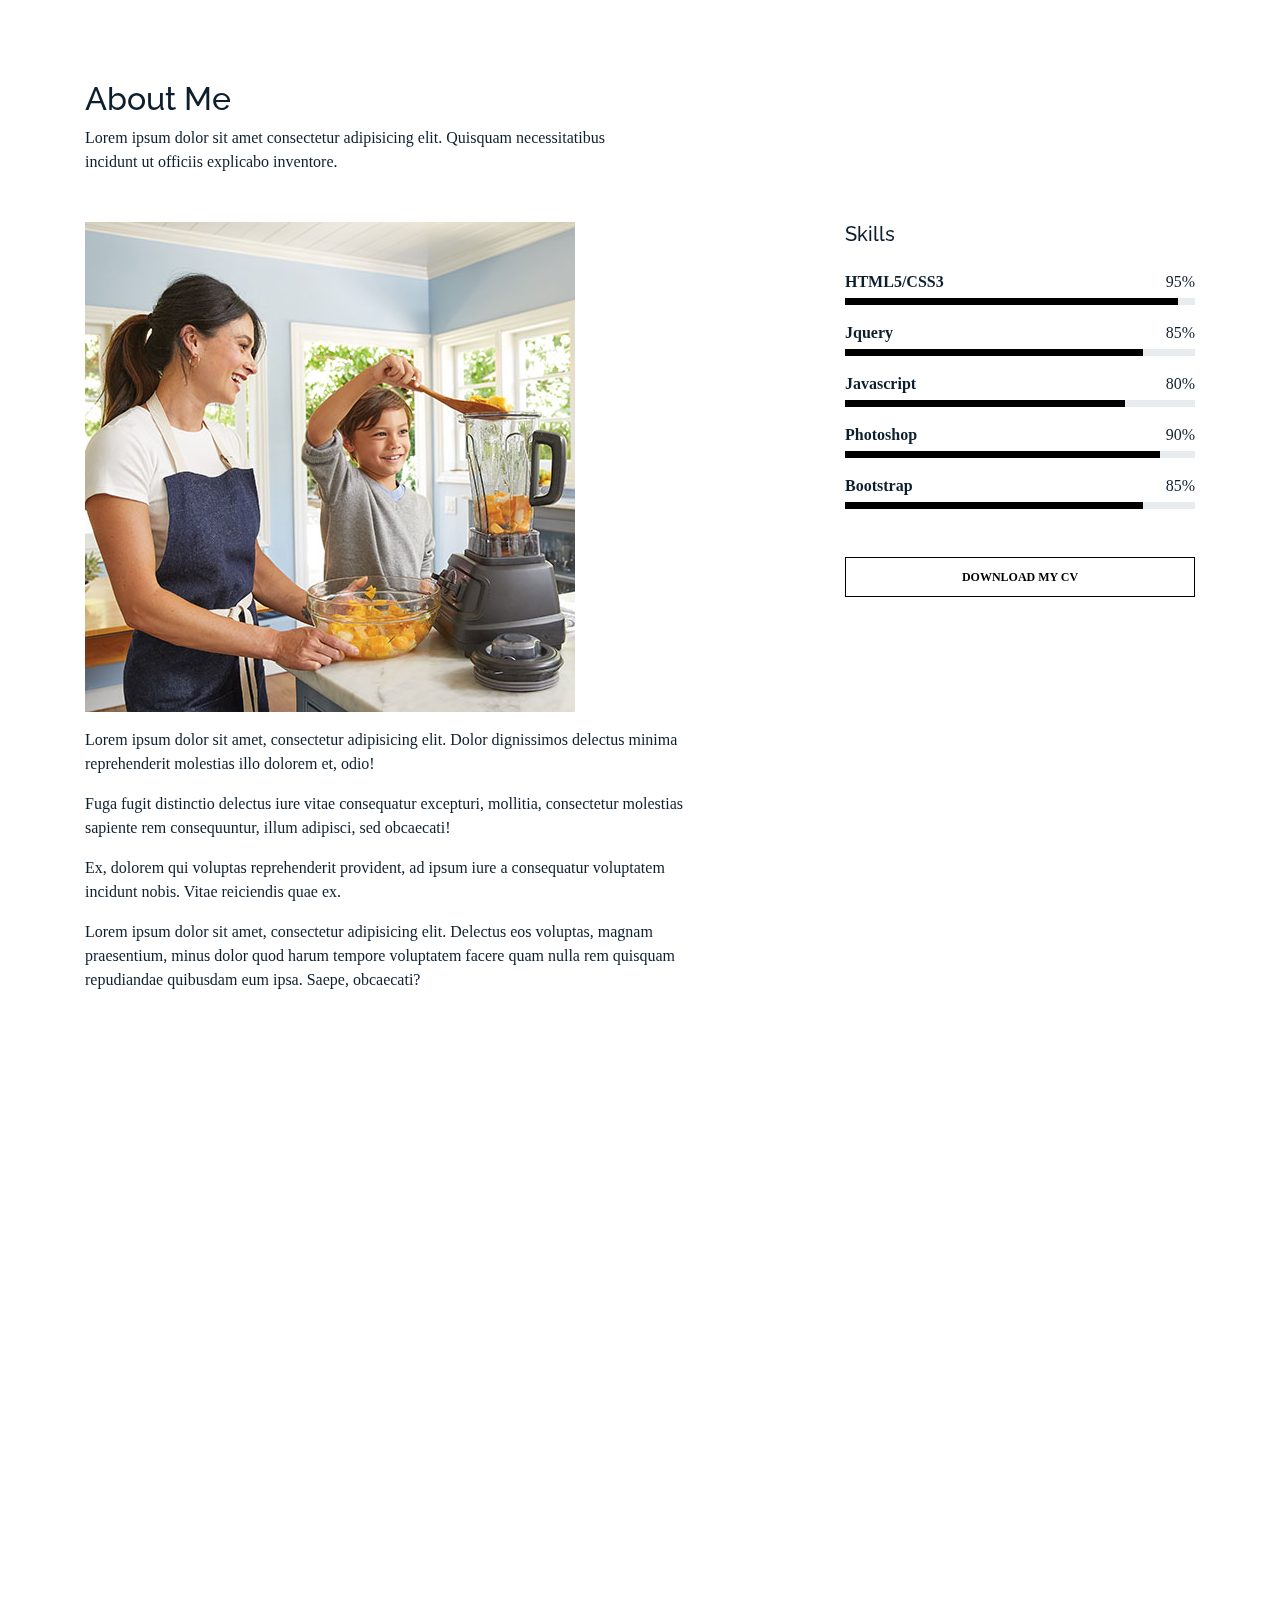
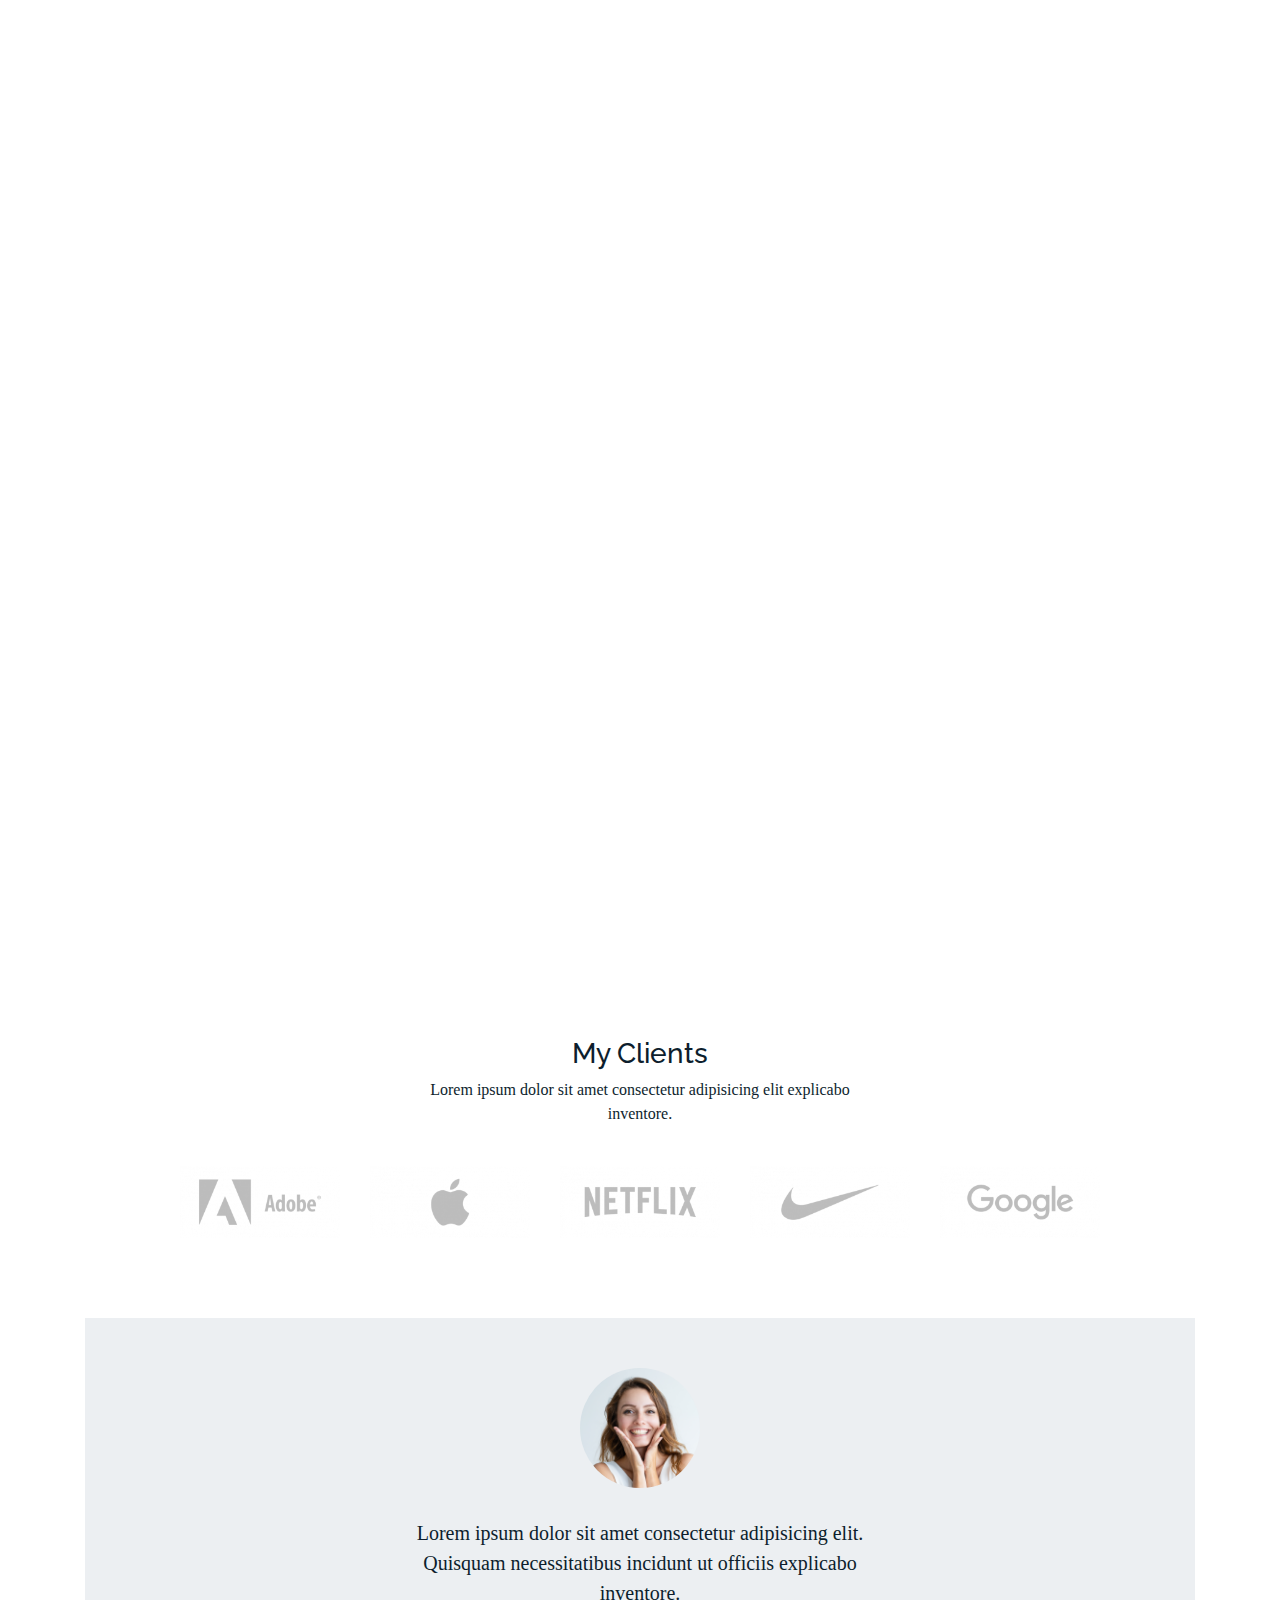
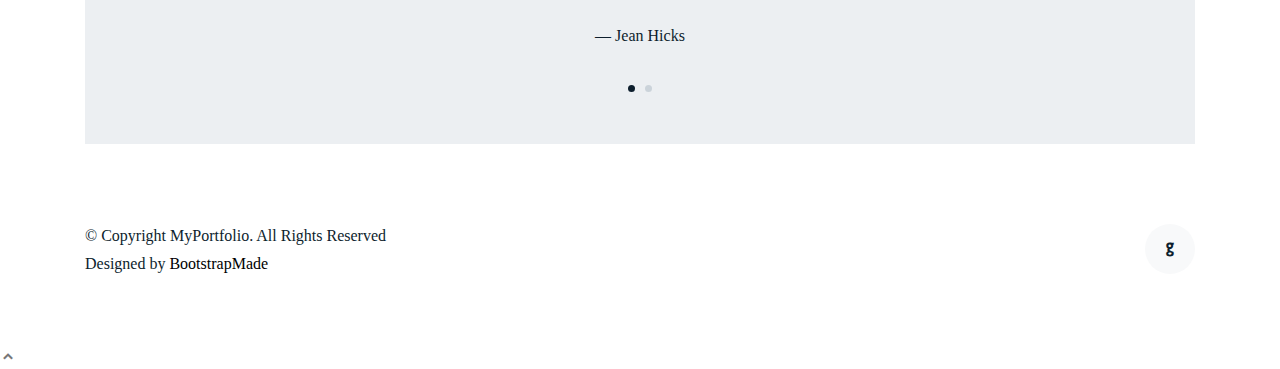
==== commit cef15fa4: "linehtml" ====
--- a/index.html
+++ b/index.html
@@ -76,7 +76,7 @@
 
         </div>
 
-        <div class="row">
+        <div class="row mb-5">
           <div class="col-md-4 ml-auto order-2" data-aos="fade-up">
             <h3 class="h3 mb-4">Skills</h3>
             <ul class="list-unstyled">
@@ -127,12 +127,12 @@
               </li>
             </ul>
             <!-- ========== modal popup ========== -->
-            <button type="button" class="readmore" data-toggle="modal" data-target="#myModal2">Download my CV</button>
+            <button type="button" class="readmore" data-toggle="modal" data-target="#myModal">Download my CV</button>
             <!-- ========== //modal popup ========== -->
           </div>
 
           <div class="col-md-7 mb-5 mb-md-0" data-aos="fade-up">
-            <p><img src="/img/person_1_sq.jpg" alt="Image" class="img-fluid"></p>
+            <p><img src="/img/img_5.jpg" alt="Image" class="img-fluid"></p>
             <p>Lorem ipsum dolor sit amet, consectetur adipisicing elit. Dolor dignissimos delectus minima reprehenderit
               molestias illo dolorem et, odio!</p>
             <p>Fuga fugit distinctio delectus iure vitae consequatur excepturi, mollitia, consectetur molestias sapiente
@@ -144,6 +144,70 @@
           </div>
         </div>
 
+        <div class="row" data-aos="fade-up">
+          <table class="table">
+            <thead class="thead-dark">
+              <tr>
+                <th scope="col">#</th>
+                <th scope="col">First</th>
+                <th scope="col">Last</th>
+                <th scope="col">Handle</th>
+              </tr>
+            </thead>
+            <tbody>
+              <tr>
+                <th scope="row">1</th>
+                <td>Mark</td>
+                <td>Otto</td>
+                <td>@mdo</td>
+              </tr>
+              <tr>
+                <th scope="row">2</th>
+                <td>Jacob</td>
+                <td>Thornton</td>
+                <td>@fat</td>
+              </tr>
+              <tr>
+                <th scope="row">3</th>
+                <td>Larry</td>
+                <td>the Bird</td>
+                <td>@twitter</td>
+              </tr>
+            </tbody>
+          </table>
+          
+          <table class="table">
+            <thead class="thead-light">
+              <tr>
+                <th scope="col">#</th>
+                <th scope="col">First</th>
+                <th scope="col">Last</th>
+                <th scope="col">Handle</th>
+              </tr>
+            </thead>
+            <tbody>
+              <tr>
+                <th scope="row">1</th>
+                <td>Mark</td>
+                <td>Otto</td>
+                <td>@mdo</td>
+              </tr>
+              <tr>
+                <th scope="row">2</th>
+                <td>Jacob</td>
+                <td>Thornton</td>
+                <td>@fat</td>
+              </tr>
+              <tr>
+                <th scope="row">3</th>
+                <td>Larry</td>
+                <td>the Bird</td>
+                <td>@twitter</td>
+              </tr>
+            </tbody>
+          </table>
+        </div>
+
       </div>
     </section>
 
@@ -165,12 +229,12 @@
         </div>
         <div id="portfolio-grid" class="row no-gutter" data-aos="fade-up" data-aos-delay="200">
           <div class="item mobile col-sm-6 col-md-4 col-lg-4 mb-4">
-            <a href="html/work-single.html" class="item-wrap fancybox">
+            <a href="html/line.html" class="item-wrap fancybox">
               <div class="work-info">
                 <h3>Kitchen Sink</h3>
                 <span>mobile</span>
               </div>
-              <img class="img-fluid" src="/img/img_5.jpg">
+              <img class="img-fluid" src="../img/img_1.jpg">
             </a>
           </div>
           <div class="item web col-sm-6 col-md-4 col-lg-4 mb-4">
@@ -179,7 +243,7 @@
                 <h3>Boxed Water</h3>
                 <span>Web</span>
               </div>
-              <img class="img-fluid" src="/img/img_1.jpg">
+              <img class="img-fluid" src="../img/img_1.jpg">
             </a>
           </div>
           <div class="item web col-sm-6 col-md-4 col-lg-4 mb-4">
@@ -188,7 +252,7 @@
                 <h3>Build Indoo</h3>
                 <span>web</span>
               </div>
-              <img class="img-fluid" src="/img/img_2.jpg">
+              <img class="img-fluid" src="../img/img_2.jpg">
             </a>
           </div>
           <div class="item mobile col-sm-6 col-md-4 col-lg-4 mb-4">
@@ -197,7 +261,7 @@
                 <h3>Nike Shoe</h3>
                 <span>Mobile</span>
               </div>
-              <img class="img-fluid" src="/img/img_4.jpg">
+              <img class="img-fluid" src="../img/img_4.jpg">
             </a>
           </div>
           <div class="item web col-sm-6 col-md-4 col-lg-4 mb-4">
@@ -206,7 +270,7 @@
                 <h3>Cocooil</h3>
                 <span>web</span>
               </div>
-              <img class="img-fluid" src="/img/img_3.jpg">
+              <img class="img-fluid" src="../img/img_3.jpg">
             </a>
           </div>
           <div class="item mobile col-sm-6 col-md-4 col-lg-4 mb-4">
@@ -215,7 +279,7 @@
                 <h3>Amazon</h3>
                 <span>mobile</span>
               </div>
-              <img class="img-fluid" src="/img/img_6.jpg">
+              <img class="img-fluid" src="../img/img_6.jpg">
             </a>
           </div>
         </div>
@@ -310,7 +374,7 @@
   </footer>
 
   <!-- modal popup -->
-  <div class="modal fade" id="myModal2" tabindex="-1" role="dialog" aria-labelledby="myModalLabel" aria-hidden="true">
+  <div class="modal fade" id="myModal" tabindex="-1" role="dialog" aria-labelledby="myModalLabel" aria-hidden="true">
     <div class="modal-dialog modal-lg">
       <div class="modal-content">
         <div class="modal-header">
